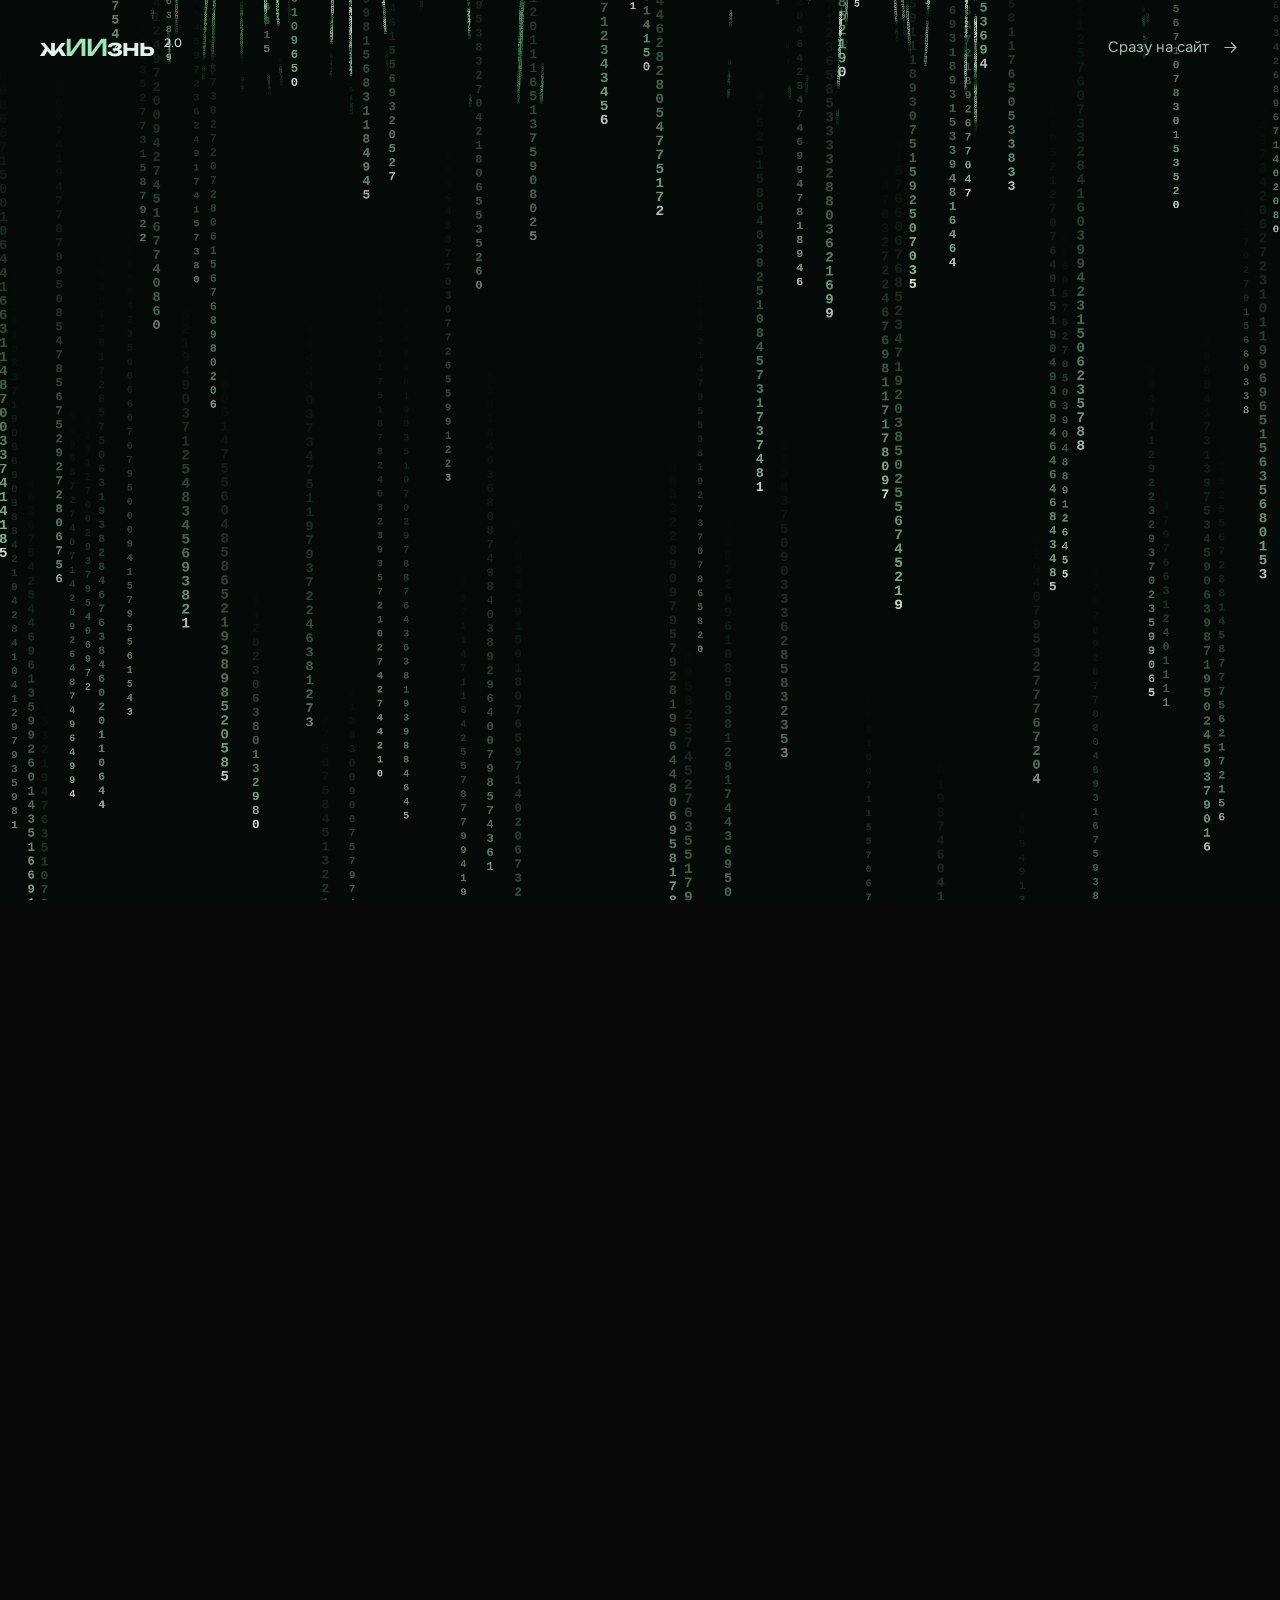
==== index.html @ 529a5444 "Restyle the audience section with responsive cards" ====
<!doctype html>
<html lang="ru">
<head>
<meta charset="utf-8"><meta name="viewport" content="width=device-width, initial-scale=1">
<title>жИИзнь 2.0 — больше времени для себя</title>
<meta name="description" content="Три недели онлайн: научитесь поручать ИИ дела из своей жизни и настроите помощника под себя. Старт 1 декабря. Можно с нуля.">
<meta name="theme-color" content="#080808">
<script src="intro-gate.js?v=20261118b"></script><link rel="stylesheet" href="intro-gate.css">
<link rel="icon" href="favicon.svg" type="image/svg+xml">
<link rel="stylesheet" href="fonts.css"><link rel="stylesheet" href="mastergroup.css?v=20261119b"><link rel="stylesheet" href="reference-blocks.css?v=20261119d"><link rel="stylesheet" href="intensive.css?v=audience-cards">
<script src="video-illustrations.js" defer></script>
<script src="gsap.min.js" defer></script><script src="images.js?v=bonus-images" defer></script><script src="app.js?v=seat-meter" defer></script>
</head>
<body>
<div class="site-shell" id="site-shell">
<a class="skip-link" href="#main">Перейти к содержимому</a>
<header class="site-header"><div class="container header-inner"><a class="brand" href="#top" aria-label="жИИзнь 2.0 — в начало">ж<span>ИИ</span>знь<span class="brand-version">2.0</span></a><nav class="desktop-nav" aria-label="Основная навигация"><a href="#for-you">Для кого</a><a href="#tasks">Задачи</a><a href="#program">Программа</a></nav><a class="header-cta" href="#join">Занять место <svg viewBox="0 0 24 24" aria-hidden="true"><path d="M4 12h15M13 5l7 7-7 7"/></svg></a><button class="menu-toggle" type="button" aria-expanded="false" aria-controls="mobile-nav" aria-label="Открыть меню"><span></span><span></span></button></div><nav class="mobile-nav container" id="mobile-nav" aria-label="Мобильная навигация" hidden><a href="#for-you">Для кого</a><a href="#tasks">Задачи</a><a href="#program">Программа</a><a href="#join">Присоединиться</a></nav></header>
<main id="main">
<section class="hero container" id="top" aria-labelledby="hero-title">
<div class="hero-panel"><div class="hero-masthead"><div class="hero-wordmark" aria-hidden="true"><span>ж</span><span class="wordmark-ai">ИИ</span><span>знь</span><span class="wordmark-version">2.0</span></div></div>
<h1 id="hero-title">Разгрузите голову<br> и начните успевать <span>больше для себя</span> с помощью нейросетей.</h1>
<p class="hero-description">Разобрать накопившиеся дела, упростить работу с документами или собрать свой первый сайт. Учись решать свои задачи с ИИ — через практику, вопросы и поддержку людей рядом.</p>
<dl class="start-stamp" aria-label="О программе"><div><dt>Старт</dt><dd>1 декабря</dd></div><div><dt>Онлайн-программа</dt><dd>3 недели</dd></div><div><dt>Без опыта</dt><dd>Можно с нуля</dd></div></dl>
<div class="hero-actions"><a class="button button-blue" href="#join">Занять место <svg viewBox="0 0 24 24" aria-hidden="true"><path d="M4 12h15M13 5l7 7-7 7"/></svg></a><a class="button button-outline" href="#program">Посмотреть программу</a></div></div>

</section>
<section id="for-you" class="section compact-audience" aria-labelledby="audience-title"><div class="container">
  <h2 id="audience-title">Для тебя, если…</h2>
  <ul class="motives"><li>
    <span class="motive-icon" aria-hidden="true">🧭</span>
    <p><strong>Вокруг много шума, громких обещаний и чужих успехов, а у тебя — ощущение, что упускаешь что-то важное.</strong> Хочется разобраться, что ИИ уже умеет и что из этого пригодится тебе.</p>
  </li><li>
    <span class="motive-icon" aria-hidden="true">🗂️</span>
    <p><strong>Уже пользуешься ChatGPT и хочешь разобраться с агентами:</strong> как поручать им работу с файлами, подключать сервисы и применять всё это к своим задачам.</p>
  </li><li>
    <span class="motive-icon" aria-hidden="true">✉️</span>
    <p><strong>Письма, документы, заявки или подготовка материалов отнимают много сил.</strong> Хочется научиться поручать ИИ эту работу и перестать каждый раз делать всё вручную.</p>
  </li><li>
    <span class="motive-icon" aria-hidden="true">🛠️</span>
    <p><strong>Есть задумка сайта, бота или полезного инструмента, но непонятно, как подступиться.</strong> Хочется собрать первую работающую версию и попробовать её в деле.</p>
  </li><li>
    <span class="motive-icon" aria-hidden="true">📝</span>
    <p><strong>Заметки, планы и задачи копятся в разных местах.</strong> Хочется перестать держать всё в памяти, выбрать главное и понять, что делать дальше.</p>
  </li><li>
    <span class="motive-icon" aria-hidden="true">🔎</span>
    <p><strong>Видишь возможности, но пока неясно, где ИИ действительно поможет.</strong> Хочется самому попробовать его в работе и выбрать процесс, с которого стоит начать.</p>
  </li></ul></div>
</section>
<section class="beginner-section" aria-labelledby="beginner-title"><div class="container beginner-layout"><div class="beginner-copy"><h2 id="beginner-title"><span aria-hidden="true">👋</span> Сложные термины объясним просто</h2><p>Можно прийти, даже если вы ещё ни разу не открывали ChatGPT. Покажем на понятном примере, куда нажать, что сказать ИИ и как проверить его ответ. Потом вы повторите это на своём деле, а если застрянете, разберём именно тот шаг, где не получилось.</p></div><div class="support-aside"><h3>Поможем до старта</h3><p>До старта поможем установить нужные сервисы, проверить доступ и разобраться с оплатой и VPN, если понадобится.</p><h3>Разберём вместе</h3><p>На занятиях вы будете пробовать всё на своих делах. Если что-то не получится, можно принести свой пример на встречу и разобрать его вместе.</p></div></div></section>
<section class="section results-section container" id="tasks" aria-labelledby="results-title">
  <div class="section-heading" id="results"><h2 id="results-title">Что уже можно поручить ИИ</h2><p>Решите своё дело и научитесь повторять удачный результат самостоятельно.</p></div>
  <div class="results-grid"><article class="result-item">
    <figure class="photo-slot result-visual"><span class="photo-number" aria-hidden="true">01</span>
    <figcaption>Место для изображения</figcaption><div class="result-frames"><div data-image-slot="threads-draft"></div><div data-image-slot="threads-approval"></div><div data-image-slot="threads-post"></div></div></figure><h3>Пост в Threads</h3><p>Помощник готовит черновик с обложкой, присылает его в Telegram и публикует в Threads после вашего согласования.</p></article><article class="result-item">
    <figure class="photo-slot result-visual"><span class="photo-number" aria-hidden="true">02</span>
    <figcaption>Место для изображения</figcaption><div class="result-frames"><div data-image-slot="voice-transcript"></div><div data-image-slot="voice-week"></div></div></figure><h3>Из голосового — план недели</h3><p>Надиктуйте дела и напоминания. Помощник разложит их по дням, а вы увидите, что запланировано и где нужно выбрать главное.</p></article><article class="result-item">
    <figure class="photo-slot result-visual"><span class="photo-number" aria-hidden="true">03</span>
    <figcaption>Место для изображения</figcaption><div class="result-frames"><div data-image-slot="slides-notes"></div><div data-image-slot="slides-editor"></div></div></figure><h3>Из своих файлов — редактируемая презентация</h3><p>Передайте ИИ заметки и материалы. Откройте готовые слайды в редакторе, поменяйте заголовки и передвиньте блоки под свою задачу.</p></article></div></section>
<section class="section formats-section" id="format"><div class="container">
  <h2>Как устроен интенсив</h2><div class="format-grid"><article class="format-card"><div class="format-copy"><span class="card-no">01.</span><h3>Короткие видеопрактики</h3><p>Смотрите один приём и сразу пробуете его на своём деле.</p></div><div class="format-media media-slot" data-image-slot="lms-lesson"><span aria-hidden="true">Место для изображения</span></div></article><article class="format-card"><div class="format-copy"><span class="card-no">02.</span><h3>Живые эфиры</h3><p>По вторникам в 19:00 МСК разбираем примеры и отвечаем на вопросы.</p></div><div class="format-media"><video class="video-illustration " role="img" aria-label="Владимир разбирает работу в видеоредакторе"
    autoplay muted loop playsinline disablepictureinpicture disableremoteplayback preload="none"
    poster="live-review.jpg" data-loop-src="live-review.mp4"></video></div></article><article class="format-card"><div class="format-copy"><span class="card-no">03.</span><h3>Коворкинги по субботам</h3><p>Вы работаете над своей задачей. Если застряли, можно показать, что получилось, и разобрать следующий шаг.</p></div><div class="format-media media-slot" data-image-slot="format-coworking"><span aria-hidden="true">Место для изображения</span></div></article><article class="format-card"><div class="format-copy"><span class="card-no">04.</span><h3>50+ ИИ-агентов</h3><p>В библиотеке можно выбрать помощника для своего дела и настроить его под себя.</p></div><div class="format-media media-slot" data-image-slot="format-agents"><span aria-hidden="true">Место для изображения</span></div></article><article class="format-card"><div class="format-copy"><span class="card-no">05.</span><h3>Поддержка в чате</h3><p>Здесь можно задать вопрос, а в ветке «А что, так можно было?» — поделиться своей находкой и забрать идеи других участников.</p></div><div class="format-media media-slot" data-image-slot="format-chat"><span aria-hidden="true">Место для изображения</span></div></article><article class="format-card"><div class="format-copy"><span class="card-no">06.</span><h3>Демо-день</h3><p>В финале участники показывают свои работы. За лучшую работу — приз.</p></div><div class="format-media media-slot" data-image-slot="format-demo"><span aria-hidden="true">Место для изображения</span></div></article></div></div></section>
<section class="section container" id="program" aria-labelledby="program-title">
    <div class="section-heading"><h2 id="program-title">Программа</h2><p>Никакого FOMO — по полочкам разложим всё, что происходит в мире нейросетей.</p></div>
    <dl class="schedule"><div><dt>Старт 1 декабря</dt><dd>3 недели онлайн</dd></div>
    <div><dt>Живые эфиры</dt><dd>По вторникам в 19:00 МСК</dd></div><div><dt>Коворкинги</dt><dd>По субботам</dd></div></dl>
    <p class="program-intro">До 1 декабря поможем установить сервисы, проверить доступ и разобраться с оплатой подписок.</p>
    <div class="weeks"><details class="week" id="week-1" open>
      <summary><span class="week-label">Неделя 1</span><h3 class="week-summary-copy"><span class="week-title">Решите первое рабочее дело с ИИ</span>
        <span class="week-summary-result">Например, соберёте из записи встречи договорённости и следующие шаги.</span></h3><span class="week-toggle" aria-hidden="true"><svg viewBox="0 0 24 24"><path d="M5 12h14M12 5v14"/></svg></span></summary>
      <div class="week-body"><p class="week-areas">Работа и проекты · Время и личные дела · Деньги и покупки</p><div class="week-copy"><p>Выберете простое дело, которое и так собирались сделать. Например, из записей встречи соберёте договорённости, из голосового — список дел, а из выписки — регулярные платежи. На своём примере научитесь объяснять, что должно получиться, давать ИИ нужные материалы и сверять ответ с исходниками.</p><div class="week-outcome"><h4>С чем уходите</h4><p>С первым результатом, который можно использовать сразу, и понятной схемой, как поставить следующее поручение и проверить ответ.</p></div></div></div></details><details class="week" id="week-2" >
      <summary><span class="week-label">Неделя 2</span><h3 class="week-summary-copy"><span class="week-title">Сделаете что-то своё</span>
        <span class="week-summary-result">Соберёте презентацию из своих материалов, спланируете поездку или оформите семейную историю.</span></h3><span class="week-toggle" aria-hidden="true"><svg viewBox="0 0 24 24"><path d="M5 12h14M12 5v14"/></svg></span></summary>
      <div class="week-body"><p class="week-areas">Дом и быт · Гардероб · Семья и близкие</p><div class="week-copy"><p>Добавите то, что важно именно в вашем случае: свои вещи, размеры комнаты, бюджет, воспоминания или семейные материалы. Соберёте первую версию и поправите её по своим условиям. Например, подготовите план обустройства комнаты, соберёте комплекты из своего гардероба или сделаете семейную историю, которую можно показать близким.</p><div class="week-outcome"><h4>С чем уходите</h4><p>С готовой подборкой, планом или первой версией проекта под свою задачу.</p></div></div></div></details><details class="week" id="week-3" >
      <summary><span class="week-label">Неделя 3</span><h3 class="week-summary-copy"><span class="week-title">Настроите помощника под повторяющееся дело</span>
        <span class="week-summary-result">Дадите ему свои правила и проверите на новом примере.</span></h3><span class="week-toggle" aria-hidden="true"><svg viewBox="0 0 24 24"><path d="M5 12h14M12 5v14"/></svg></span></summary>
      <div class="week-body"><p class="week-areas">Обучение · Отдых и поездки · Здоровье и забота о себе</p><div class="week-copy"><p>Возьмёте дело, к которому возвращаетесь. Например, практику языка, поиск событий на выходные или разбор новых записей об обследованиях. Сохраните удачный способ как скилл — инструкцию, по которой ИИ выполняет ваше поручение. Проверите её на новом примере и уточните то, что помощник пропустил.</p><div class="week-outcome"><h4>С чем уходите</h4><p>С настроенным помощником под своё дело. Вы будете знать, как дать ему следующее поручение и как поправить инструкцию, если условия изменятся.</p></div></div></div></details></div>
  </section>
<section class="section balance-section" id="balance" aria-labelledby="balance-title"><div class="container"><div class="section-heading"><h2 id="balance-title">С каким делом можно прийти</h2><p>Девять сфер жизни. Начните со своей.</p></div><p class="balance-intro">На старте дадим «колесо баланса» — карту из девяти сфер, где ИИ может пригодиться. Отметьте до трёх близких вам направлений и выберите дело, с которого хотите начать.</p><div class="balance-layout"><div class="wheel-wrap"><svg class="balance-wheel" viewBox="0 0 500 500" aria-hidden="true"><g data-sector="0"><path d="M255.96834421419507,22.07812990557295 A228 228 0 0 1 391.93333715337724,71.56534023764965 L324.7017563965144,156.08702117771034 A120 120 0 0 0 253.1412337969448,130.04112100293312 Z"/><text x="309.51150493866635" y="86.49348398325196" text-anchor="middle" dominant-baseline="middle">Работа</text></g><g data-sector="1"><path d="M401.07737099318814,79.23809566010752 A228 228 0 0 1 473.4228326535491,204.54411095287904 L367.5909645544996,226.07584786993635 A120 120 0 0 0 329.51440578588847,160.12531350531975 Z"/><text x="400.68842025849233" y="163" text-anchor="middle" dominant-baseline="middle">Время</text></g><g data-sector="2"><path d="M475.495616846517,216.29945426244876 A228 228 0 0 1 450.3703016869281,358.7921973391907 L355.45805351943585,307.259051231153 A120 120 0 0 0 368.68190360343,232.26287066444672 Z"/><text x="421.3565490241242" y="280.2147829140459" text-anchor="middle" dominant-baseline="middle">Деньги</text></g><g data-sector="3"><path d="M444.40195747273305,369.12967275523636 A228 228 0 0 1 333.56227969313977,462.13520549990164 L293.98014720691566,361.65010815784296 A120 120 0 0 0 352.31681972249106,312.6998277659138 Z"/><text x="361.84504408545786" y="383.2917331027022" text-anchor="middle" dominant-baseline="middle">Дом</text></g><g data-sector="4"><path d="M322.345461660361,466.21779338701344 A228 228 0 0 1 177.65453833963903,466.21779338701344 L211.92344123138895,363.79883862474395 A120 120 0 0 0 288.07655876861105,363.7988386247439 Z"/><text x="250" y="424" text-anchor="middle" dominant-baseline="middle">Гардероб</text></g><g data-sector="5"><path d="M166.43772030686023,462.13520549990164 A228 228 0 0 1 55.59804252726698,369.12967275523636 L147.68318027750894,312.6998277659139 A120 120 0 0 0 206.01985279308434,361.65010815784296 Z"/><text x="138.15495591454214" y="383.2917331027022" text-anchor="middle" dominant-baseline="middle">Семья</text></g><g data-sector="6"><path d="M49.62969831307191,358.79219733919075 A228 228 0 0 1 24.504383153482962,216.2994542624488 L131.31809639656998,232.26287066444672 A120 120 0 0 0 144.54194648056415,307.259051231153 Z"/><text x="78.6434509758758" y="280.2147829140459" text-anchor="middle" dominant-baseline="middle">Учёба</text></g><g data-sector="7"><path d="M26.577167346450835,204.54411095287918 A228 228 0 0 1 98.92262900681186,79.23809566010749 L170.4855942141115,160.12531350531975 A120 120 0 0 0 132.40903544550042,226.0758478699364 Z"/><text x="99.31157974150767" y="163" text-anchor="middle" dominant-baseline="middle">Отдых</text></g><g data-sector="8"><path d="M108.06666284662273,71.56534023764965 A228 228 0 0 1 244.03165578580484,22.07812990557295 L246.85876620305518,130.04112100293312 A120 120 0 0 0 175.29824360348564,156.08702117771034 Z"/><text x="190.48849506133354" y="86.49348398325196" text-anchor="middle" dominant-baseline="middle">Здоровье</text></g><circle cx="250" cy="250" r="108" class="wheel-center"/><text x="250" y="232" text-anchor="middle" class="wheel-center-title">Ваша</text><text x="250" y="266" text-anchor="middle" class="wheel-center-title">жИИзнь</text><text x="250" y="300" text-anchor="middle" class="wheel-count" id="wheel-count">0 из 3 сфер</text></svg><span class="wheel-caption">Выберите до трёх направлений</span></div><div class="balance-controls"><fieldset><legend class="sr-only">Выберите до трёх сфер жизни</legend><div class="area-list"><label class="area-option"><input type="checkbox" name="area" value="0"><span class="area-name">Работа и проекты</span><span class="area-check" aria-hidden="true"><svg viewBox="0 0 16 16"><path d="m3 8 3 3 7-7"/></svg></span></label><label class="area-option"><input type="checkbox" name="area" value="1"><span class="area-name">Время и личные дела</span><span class="area-check" aria-hidden="true"><svg viewBox="0 0 16 16"><path d="m3 8 3 3 7-7"/></svg></span></label><label class="area-option"><input type="checkbox" name="area" value="2"><span class="area-name">Деньги и покупки</span><span class="area-check" aria-hidden="true"><svg viewBox="0 0 16 16"><path d="m3 8 3 3 7-7"/></svg></span></label><label class="area-option"><input type="checkbox" name="area" value="3"><span class="area-name">Дом и быт</span><span class="area-check" aria-hidden="true"><svg viewBox="0 0 16 16"><path d="m3 8 3 3 7-7"/></svg></span></label><label class="area-option"><input type="checkbox" name="area" value="4"><span class="area-name">Гардероб</span><span class="area-check" aria-hidden="true"><svg viewBox="0 0 16 16"><path d="m3 8 3 3 7-7"/></svg></span></label><label class="area-option"><input type="checkbox" name="area" value="5"><span class="area-name">Семья и близкие</span><span class="area-check" aria-hidden="true"><svg viewBox="0 0 16 16"><path d="m3 8 3 3 7-7"/></svg></span></label><label class="area-option"><input type="checkbox" name="area" value="6"><span class="area-name">Обучение</span><span class="area-check" aria-hidden="true"><svg viewBox="0 0 16 16"><path d="m3 8 3 3 7-7"/></svg></span></label><label class="area-option"><input type="checkbox" name="area" value="7"><span class="area-name">Отдых и поездки</span><span class="area-check" aria-hidden="true"><svg viewBox="0 0 16 16"><path d="m3 8 3 3 7-7"/></svg></span></label><label class="area-option"><input type="checkbox" name="area" value="8"><span class="area-name">Здоровье и забота о себе</span><span class="area-check" aria-hidden="true"><svg viewBox="0 0 16 16"><path d="m3 8 3 3 7-7"/></svg></span></label></div></fieldset><p id="selection-status" class="selection-status" aria-live="polite">Выбрано 0 из 3 направлений</p><div class="task-preview"><p class="task-preview-label">С чего можно начать</p><ul id="task-examples"><li>Отметьте близкие вам сферы — здесь появятся примеры задач.</li></ul></div></div></div><p class="balance-outro">Можно прийти сразу со своей задачей. Например, собрать маршрут поездки с учётом бюджета, решить, что докупить к имеющимся вещам, или разложить обследования по датам и подготовиться к приёму врача. Если пока не знаете, что выбрать, поможем на старте.</p></div></section>
<section class="section bonuses-section" id="bonuses"><div class="container">
<h2>Бонусы</h2><div class="bonus-cards"><article class="bonus-card">
  <span class="bonus-label">Бонус 01</span><div class="bonus-visual media-slot" data-image-slot="bonus-ask"><span aria-hidden="true">Место для изображения</span></div>
  <h3>«Спроси Владимира»</h3><p><code>/ask-vladimir</code> подскажет, какой скилл использовать в вашей ситуации.</p></article><article class="bonus-card">
  <span class="bonus-label">Бонус 02</span><div class="bonus-visual media-slot" data-image-slot="bonus-masterclass"><span aria-hidden="true">Место для изображения</span></div>
  <h3>Мастер-класс для продвинутых</h3><p>Как создать сайт без нейрослопа, подключить Telegram к Codex и собрать своего бота.</p></article><article class="bonus-card">
  <span class="bonus-label">Бонус 03</span><div class="bonus-visual media-slot" data-image-slot="bonus-pro"><span aria-hidden="true">Место для изображения</span></div>
  <h3>Месяц в клубе «Нейротворцы PRO»</h3><p>На месяц получите доступ к материалам и сообществу клуба.</p></article></div>
<article class="codex-gift" id="codex-gift" aria-labelledby="codex-gift-title"><div class="gift-copy"><p class="gift-condition">Первым 10 участникам</p><h3 id="codex-gift-title">Супербонус</h3><div class="gift-product"><img src="chatgpt-black.svg" alt="" width="54" height="54" loading="lazy"><h4>Месяц подписки<br> на Codex</h4></div></div><button class="codex-art" type="button" aria-label="Приостановить движение маскота Codex" title="Приостановить движение маскота Codex"><span class="codex-track"><span class="codex-traveler"><img class="codex-mascot" src="codex-mascot.png" alt="Синий маскот Codex" width="125" height="145" loading="lazy" decoding="async"></span></span></button></article></div></section>
<section id="author" class="section author-section"><div class="container author-layout">
  <img width="420" height="500" loading="lazy" src="vladimir-tolgsky.jpeg" alt="Владимир Толгский">
  <div><h2>Обо мне</h2><h3>Владимир Толгский</h3><p>AI-креатор и основатель клуба «Нейротворцы PRO». Показывает весь процесс: от идеи и неудачных попыток до готовой работы.</p>
  <ul><li>17 лет в медиа и создании контента</li><li>Больше трёх лет ежедневной практики с ИИ</li></ul></div></div></section>
<section id="join" class="section intensive-payment"><div class="container offer-wrap">
  <div class="offer-film"><video class="video-illustration " role="img" aria-label="Материалы интенсива"
    autoplay muted loop playsinline disablepictureinpicture disableremoteplayback preload="none"
    poster="offer-materials.jpg" data-loop-src="offer-materials.mp4"></video></div>
  <div class="intensive-offer"><h2><small>Интенсив</small>жИИзнь 2.0</h2>
    <ul><li><strong>21 день</strong> практики</li><li>Видеоуроки <strong>24/7</strong>, задания, <strong>4 живых эфира</strong> и коворкинги</li>
    <li><strong>Инструкции</strong> и все мои ИИ-агенты</li><li>Закрытый чат с поддержкой и разборами</li>
    <li><strong>Все бонусы</strong> — скилл «Спроси Владимира», мастер-класс для продвинутых и месяц в клубе «Нейротворцы PRO»</li></ul>
    <div class="tuition"><del>35 000 ₽</del><strong>20 000 ₽</strong><p>Для участников PRO — <b>15 000 ₽</b></p></div>
    <a class="button seat-button" href="https://t.me/Neyrotvortsy_bot?start=neurolife" target="_blank" rel="noopener">Занять место</a>
    <div class="capacity"><strong>50 мест в группе</strong>
      <div class="seat-bar" aria-hidden="true"><span class="seat-filled" style="--delay:0ms"></span><span class="seat-filled" style="--delay:150ms"></span><span class="seat-filled" style="--delay:300ms"></span><span class="seat-filled" style="--delay:450ms"></span><span class="seat-filled" style="--delay:600ms"></span><span></span><span></span><span></span><span></span><span></span><span></span><span></span><span></span><span></span><span></span><span></span><span></span><span></span><span></span><span></span><span></span><span></span><span></span><span></span><span></span><span></span><span></span><span></span><span></span><span></span><span></span><span></span><span></span><span></span><span></span><span></span><span></span><span></span><span></span><span></span><span></span><span></span><span></span><span></span><span></span><span></span><span></span><span></span><span></span><span></span></div></div><p class="bot-note">Участие и оплата — через <a href="https://t.me/Neyrotvortsy_bot?start=neurolife" target="_blank" rel="noopener">Telegram-бота</a>.</p>
  </div></div></section>
<section class="section fit-section" id="fit"><div class="container fit-panel">
  <div><h2>Хочешь понять, подойдёт ли тебе интенсив «жИИзнь 2.0»?</h2><p>Напиши, какое дело хочется поручить ИИ. Команда подскажет, как с ним можно поработать за три недели.</p></div>
  <a class="button button-blue" href="https://t.me/neurortvortsysupport" target="_blank" rel="noopener">Задать вопрос команде</a></div></section>
</main>
<footer class="legal-footer"><div class="page footer-grid"><div>© 2026 Нейротворцы PRO<br> ИП Эйвазов Аваз Шакирович<br> ИНН 291902547798 · ОГРНИП 323290000005636</div><div class="footer-links"><a href="https://neurotvortsy.ru/oferta/">Оферта</a><a href="https://docs.google.com/document/d/1t-LoFjtpvEc3I5qBYAf6oCtCR3QgOBfm/edit?usp=sharing" target="_blank" rel="noopener">Политика конфиденциальности</a><a href="https://t.me/neurortvortsysupport" target="_blank" rel="noopener">Поддержка</a></div></div></footer>
</div></body></html>
---- intro-gate.css ----
html.intro-pending{overflow:hidden;background:#050a08}html.intro-pending .site-shell{visibility:hidden}
.intro-overlay{position:fixed;inset:0;z-index:1000;background:#050a08;opacity:1;transition:opacity .5s ease;isolation:isolate}
.intro-overlay.is-leaving{opacity:0;pointer-events:none}.intro-frame{display:block;width:100%;height:100%;border:0;background:#050a08}
.intro-fallback{position:absolute;right:32px;top:25px;z-index:2;border:0;background:#050a08;color:#c9dfd1;font:16px Onest,sans-serif;padding:12px 0;cursor:pointer}.intro-fallback:focus-visible{outline:2px solid #a3e5ba;outline-offset:6px}.intro-fallback[hidden]{display:none}
@media(max-width:700px){.intro-fallback{right:22px;top:18px;font-size:14px}}
@media(prefers-reduced-motion:reduce){.intro-overlay{transition:none}}
---- fonts.css ----
/* cyrillic-ext */
@font-face {
  font-family: 'Onest';
  font-style: normal;
  font-weight: 400 700;
  font-display: swap;
  src: url(./font-01.woff2) format('woff2');
  unicode-range: U+0460-052F, U+1C80-1C8A, U+20B4, U+2DE0-2DFF, U+A640-A69F, U+FE2E-FE2F;
}
/* cyrillic */
@font-face {
  font-family: 'Onest';
  font-style: normal;
  font-weight: 400 700;
  font-display: swap;
  src: url(./font-02.woff2) format('woff2');
  unicode-range: U+0301, U+0400-045F, U+0490-0491, U+04B0-04B1, U+2116;
}
/* math */
@font-face {
  font-family: 'Onest';
  font-style: normal;
  font-weight: 400 700;
  font-display: swap;
  src: url(./font-03.woff2) format('woff2');
  unicode-range: U+0302-0303, U+0305, U+0307-0308, U+0310, U+0312, U+0315, U+031A, U+0326-0327, U+032C, U+032F-0330, U+0332-0333, U+0338, U+033A, U+0346, U+034D, U+0391-03A1, U+03A3-03A9, U+03B1-03C9, U+03D1, U+03D5-03D6, U+03F0-03F1, U+03F4-03F5, U+2016-2017, U+2034-2038, U+203C, U+2040, U+2043, U+2047, U+2050, U+2057, U+205F, U+2070-2071, U+2074-209F, U+20D0-20DC, U+20E1, U+20E5-20EF, U+2100-2112, U+2114-2115, U+2117-2121, U+2123-214F, U+2190, U+2192, U+2194-21AE, U+21B0-21E5, U+21F1-21F2, U+21F4-2211, U+2213-2214, U+2216-22FF, U+2308-230B, U+2310, U+2319, U+231C-2321, U+2336-237A, U+237C, U+2395, U+239B-23B7, U+23D0, U+23DC-23E1, U+2474-2475, U+25AF, U+25B3, U+25B7, U+25BD, U+25C1, U+25CA, U+25CC, U+25FB, U+266D-266F, U+27C0-27FF, U+2900-2AFF, U+2B0E-2B11, U+2B30-2B4C, U+2BFE, U+3030, U+FF5B, U+FF5D, U+1D400-1D7FF, U+1EE00-1EEFF;
}
/* symbols */
@font-face {
  font-family: 'Onest';
  font-style: normal;
  font-weight: 400 700;
  font-display: swap;
  src: url(./font-04.woff2) format('woff2');
  unicode-range: U+0001-000C, U+000E-001F, U+007F-009F, U+20DD-20E0, U+20E2-20E4, U+2150-218F, U+2190, U+2192, U+2194-2199, U+21AF, U+21E6-21F0, U+21F3, U+2218-2219, U+2299, U+22C4-22C6, U+2300-243F, U+2440-244A, U+2460-24FF, U+25A0-27BF, U+2800-28FF, U+2921-2922, U+2981, U+29BF, U+29EB, U+2B00-2BFF, U+4DC0-4DFF, U+FFF9-FFFB, U+10140-1018E, U+10190-1019C, U+101A0, U+101D0-101FD, U+102E0-102FB, U+10E60-10E7E, U+1D2C0-1D2D3, U+1D2E0-1D37F, U+1F000-1F0FF, U+1F100-1F1AE, U+1F1E6-1F1FF, U+1F30D-1F30F, U+1F315, U+1F31C, U+1F31E, U+1F320-1F32C, U+1F336, U+1F378, U+1F37D, U+1F382, U+1F393-1F39F, U+1F3A7-1F3A8, U+1F3AC-1F3AF, U+1F3C2, U+1F3C4-1F3C6, U+1F3CA-1F3CE, U+1F3D4-1F3E0, U+1F3ED, U+1F3F1-1F3F3, U+1F3F5-1F3F7, U+1F408, U+1F415, U+1F41F, U+1F426, U+1F43F, U+1F441-1F442, U+1F444, U+1F446-1F449, U+1F44C-1F44E, U+1F453, U+1F46A, U+1F47D, U+1F4A3, U+1F4B0, U+1F4B3, U+1F4B9, U+1F4BB, U+1F4BF, U+1F4C8-1F4CB, U+1F4D6, U+1F4DA, U+1F4DF, U+1F4E3-1F4E6, U+1F4EA-1F4ED, U+1F4F7, U+1F4F9-1F4FB, U+1F4FD-1F4FE, U+1F503, U+1F507-1F50B, U+1F50D, U+1F512-1F513, U+1F53E-1F54A, U+1F54F-1F5FA, U+1F610, U+1F650-1F67F, U+1F687, U+1F68D, U+1F691, U+1F694, U+1F698, U+1F6AD, U+1F6B2, U+1F6B9-1F6BA, U+1F6BC, U+1F6C6-1F6CF, U+1F6D3-1F6D7, U+1F6E0-1F6EA, U+1F6F0-1F6F3, U+1F6F7-1F6FC, U+1F700-1F80B, U+1F810-1F847, U+1F850-1F859, U+1F860-1F887, U+1F890-1F8AD, U+1F8B0-1F8BB, U+1F8C0-1F8C1, U+1F8D0-1F8D8, U+1F900-1F90B, U+1F93B, U+1F946, U+1F984, U+1F996, U+1F9E9, U+1FA00-1FA6F, U+1FA70-1FA7C, U+1FA80-1FAC6, U+1FAC8, U+1FACC-1FADD, U+1FADF-1FAEB, U+1FAEF-1FAFA, U+1FB00-1FBFF;
}
/* vietnamese */
@font-face {
  font-family: 'Onest';
  font-style: normal;
  font-weight: 400 700;
  font-display: swap;
  src: url(./font-05.woff2) format('woff2');
  unicode-range: U+0102-0103, U+0110-0111, U+0128-0129, U+0168-0169, U+01A0-01A1, U+01AF-01B0, U+0300-0301, U+0303-0304, U+0308-0309, U+0323, U+0329, U+1EA0-1EF9, U+20AB;
}
/* latin-ext */
@font-face {
  font-family: 'Onest';
  font-style: normal;
  font-weight: 400 700;
  font-display: swap;
  src: url(./font-06.woff2) format('woff2');
  unicode-range: U+0100-02BA, U+02BD-02C5, U+02C7-02CC, U+02CE-02D7, U+02DD-02FF, U+0304, U+0308, U+0329, U+1D00-1DBF, U+1E00-1E9F, U+1EF2-1EFF, U+2020, U+20A0-20AB, U+20AD-20C4, U+2113, U+2C60-2C7F, U+A720-A7FF;
}
/* latin */
@font-face {
  font-family: 'Onest';
  font-style: normal;
  font-weight: 400 700;
  font-display: swap;
  src: url(./font-07.woff2) format('woff2');
  unicode-range: U+0000-00FF, U+0131, U+0152-0153, U+02BB-02BC, U+02C6, U+02DA, U+02DC, U+0304, U+0308, U+0329, U+2000-206F, U+20AC, U+2122, U+2191, U+2193, U+2212, U+2215, U+FEFF, U+FFFD;
}
/* cyrillic-ext */
@font-face {
  font-family: 'Unbounded';
  font-style: normal;
  font-weight: 400 700;
  font-display: swap;
  src: url(./font-08.woff2) format('woff2');
  unicode-range: U+0460-052F, U+1C80-1C8A, U+20B4, U+2DE0-2DFF, U+A640-A69F, U+FE2E-FE2F;
}
/* cyrillic */
@font-face {
  font-family: 'Unbounded';
  font-style: normal;
  font-weight: 400 700;
  font-display: swap;
  src: url(./font-09.woff2) format('woff2');
  unicode-range: U+0301, U+0400-045F, U+0490-0491, U+04B0-04B1, U+2116;
}
/* vietnamese */
@font-face {
  font-family: 'Unbounded';
  font-style: normal;
  font-weight: 400 700;
  font-display: swap;
  src: url(./font-10.woff2) format('woff2');
  unicode-range: U+0102-0103, U+0110-0111, U+0128-0129, U+0168-0169, U+01A0-01A1, U+01AF-01B0, U+0300-0301, U+0303-0304, U+0308-0309, U+0323, U+0329, U+1EA0-1EF9, U+20AB;
}
/* latin-ext */
@font-face {
  font-family: 'Unbounded';
  font-style: normal;
  font-weight: 400 700;
  font-display: swap;
  src: url(./font-11.woff2) format('woff2');
  unicode-range: U+0100-02BA, U+02BD-02C5, U+02C7-02CC, U+02CE-02D7, U+02DD-02FF, U+0304, U+0308, U+0329, U+1D00-1DBF, U+1E00-1E9F, U+1EF2-1EFF, U+2020, U+20A0-20AB, U+20AD-20C4, U+2113, U+2C60-2C7F, U+A720-A7FF;
}
/* latin */
@font-face {
  font-family: 'Unbounded';
  font-style: normal;
  font-weight: 400 700;
  font-display: swap;
  src: url(./font-12.woff2) format('woff2');
  unicode-range: U+0000-00FF, U+0131, U+0152-0153, U+02BB-02BC, U+02C6, U+02DA, U+02DC, U+0304, U+0308, U+0329, U+2000-206F, U+20AC, U+2122, U+2191, U+2193, U+2212, U+2215, U+FEFF, U+FFFD;
}
---- mastergroup.css ----
/* The main landing adopts the user-selected Neurotvortsy mastergroup reference. */
:root{--paper:#f4f3ee;--ink:#080808;--yellow:#ffc51b;--muted:#51514b;--line:#d7d6cf;--display:'Unbounded',sans-serif;--body:'Onest',sans-serif;--gutter:max(48px,calc((100% - 1184px)/2));color-scheme:light;scroll-padding-top:96px}
*{box-sizing:border-box}body{margin:0;background:var(--ink);color:var(--ink);font:18px/1.6 var(--body);-webkit-font-smoothing:antialiased}button,input{font:inherit}button,a,label{-webkit-tap-highlight-color:transparent}button,a{touch-action:manipulation}button{cursor:pointer}a{color:inherit;text-decoration:none;text-underline-offset:.25em}svg{width:24px;height:24px;fill:none;stroke:currentColor;stroke-width:1.7;stroke-linecap:round;stroke-linejoin:round;flex:none}h1,h2,h3,h4,p,figure,dl,dd{margin:0}h1,h2,h3{line-height:1.2;letter-spacing:-.03em;text-wrap:balance}h2{font:700 clamp(32px,3.6vw,52px)/1.17 var(--display);letter-spacing:-.035em;text-transform:uppercase}h3{font:650 22px/1.32 var(--display);letter-spacing:-.025em}p{max-width:70ch;text-wrap:pretty}img{display:block;max-width:100%}fieldset{border:0;padding:0;margin:0;min-width:0}[hidden]{display:none!important}::selection{background:var(--yellow);color:var(--ink)}:focus-visible{outline:3px solid #b86a00;outline-offset:5px}input{accent-color:var(--ink);caret-color:var(--ink)}*{scrollbar-color:#b6b4a9 var(--ink)}.container{width:min(1184px,calc(100% - 96px));margin-inline:auto}.sr-only{position:absolute;width:1px;height:1px;padding:0;margin:-1px;overflow:hidden;clip:rect(0,0,0,0);white-space:nowrap;border:0}.skip-link{position:fixed;top:-90px;left:24px;z-index:30;background:var(--yellow);padding:12px 20px;border-radius:8px}.skip-link:focus{top:16px}
.site-header{position:fixed;top:12px;left:16px;right:16px;z-index:20;border-radius:32px;background:var(--paper);color:var(--ink);box-shadow:0 5px 24px #00000014}.header-inner{width:100%;padding-inline:24px;min-height:56px;display:flex;align-items:center;gap:28px}.brand{font:750 23px/1 var(--display);letter-spacing:-.04em;white-space:nowrap}.brand-version{font:600 12px/1 var(--body);vertical-align:top;letter-spacing:0;margin-left:4px}.desktop-nav{display:flex;gap:32px;align-items:center;margin-left:auto;font-size:16px;font-weight:600}.desktop-nav a:hover{text-decoration:underline}.header-cta{margin-left:26px;display:flex;align-items:center;gap:10px;font-size:16px;font-weight:700;text-decoration:underline}.header-cta svg{width:18px}.menu-toggle{display:none;background:transparent;border:0;width:44px;height:44px;padding:10px}.menu-toggle span{display:block;height:2px;margin:6px 0;background:var(--ink)}.menu-toggle[aria-expanded=true] span:first-child{transform:translateY(4px) rotate(45deg)}.menu-toggle[aria-expanded=true] span:last-child{transform:translateY(-4px) rotate(-45deg)}.mobile-nav{padding:8px 0 22px;display:grid;gap:4px}.mobile-nav a{padding:10px 0;font-weight:600}
.hero{padding-top:108px;padding-bottom:16px}.hero-panel{padding:44px 48px 40px;background:var(--paper);border-radius:22px}.hero-masthead{margin-bottom:25px}.hero-wordmark{display:flex;align-items:baseline;font:800 clamp(52px,7.2vw,96px)/1.1 var(--display);letter-spacing:-.04em;perspective:700px}.hero-wordmark>span{display:inline-block}.wordmark-version{font-size:.32em;align-self:flex-start;margin:9px 0 0 12px;letter-spacing:-.02em}.hero h1{font:650 clamp(24px,2.6vw,34px)/1.3 var(--body);max-width:32ch;letter-spacing:-.025em;text-wrap:pretty}.hero h1 br{display:none}.hero-description{font-size:18px;color:#42423c;max-width:77ch;margin-top:19px;line-height:1.55}.start-stamp{display:grid;grid-template-columns:repeat(3,1fr);gap:24px;background:var(--ink);color:var(--yellow);padding:22px 28px;border-radius:14px;margin-top:28px}.start-stamp>div{display:flex;flex-direction:column-reverse;gap:4px}.start-stamp dt{font-size:16px}.start-stamp dd{font:700 clamp(19px,2.1vw,28px)/1.25 var(--display);letter-spacing:-.03em}.hero-actions{display:flex;flex-wrap:wrap;gap:14px;margin-top:26px}.button{display:inline-flex;align-items:center;justify-content:center;gap:22px;min-height:56px;padding:15px 26px;max-width:100%;border:1px solid transparent;border-radius:999px;font-size:17px;font-weight:650;line-height:1.3;transition:background .2s,color .2s}.button svg{width:21px;height:21px;transition:transform .2s}.button:hover svg{transform:translateX(3px)}.button-blue{background:var(--ink);color:#fff}.button-blue:hover{background:var(--yellow);color:var(--ink)}.button-outline{background:transparent;border-color:#b9b8b0;color:var(--ink)}.button-outline:hover{background:#e6e5dc}.hero-promise{color:#e2e0d5;font-size:21px;line-height:1.5;text-align:center;max-width:54ch;margin:34px auto 0}
.section{padding-block:88px}.section.container{width:100%;padding-inline:var(--gutter)}.section-heading{display:flex;align-items:flex-start;justify-content:space-between;gap:56px;margin-bottom:38px}.section-heading h2{max-width:20ch}.section-heading>p{max-width:29ch;flex:0 1 330px;font-size:18px;line-height:1.6;padding-top:4px}.results-section{background:var(--ink);color:var(--paper)}.results-section .section-heading>p{color:var(--yellow);font-size:20px}.results-grid{display:grid;grid-template-columns:repeat(3,minmax(0,1fr));gap:24px}.result-item h3{font-family:var(--body);font-size:25px;font-weight:650;margin:22px 0 10px}.result-item>p{font-size:17px;color:#cfcdc2;line-height:1.65}.photo-slot{position:relative;aspect-ratio:3/2;width:100%;overflow:hidden;border-radius:12px;background:#e4e2d8;color:#47473f;isolation:isolate}.photo-number{position:absolute;right:20px;top:14px;font:700 86px/1.1 var(--display);letter-spacing:-.04em;color:#c1bfb1;user-select:none}.photo-cross{display:none}.photo-slot figcaption{position:absolute;bottom:18px;left:20px;right:18px;display:flex;align-items:center;gap:10px;font-size:16px;line-height:1.45;z-index:2}.photo-slot figcaption>svg{width:22px;height:22px}.photo-caption-detail{display:none}.photo-slot.has-image .photo-number,.photo-slot.has-image figcaption{display:none}.photo-slot img{position:absolute;inset:0;width:100%;height:100%;object-fit:cover}.photo-slot.image-error figcaption:after{content:'Изображение не загрузилось';position:absolute;bottom:32px;font-size:16px}.result-item .photo-slot{background:#23241f;color:#d0cec1}.result-item .photo-number{color:#535445}.result-item:nth-child(2) .photo-slot{background:#ffc51b;color:#080808}.result-item:nth-child(2) .photo-number{color:#a47800}
.beginner-section{padding-block:76px;background:var(--paper)}.beginner-layout{display:grid;grid-template-columns:1.1fr 1fr;gap:72px}.beginner-copy h2{font-size:clamp(30px,3.3vw,44px);max-width:18ch;margin-bottom:24px}.beginner-copy>p{font-size:18px;color:var(--muted)}.beginner-copy .beginner-assurance{margin-top:22px;color:var(--ink);font-weight:700}.support-aside{padding:28px 32px;background:var(--ink);color:#fff;border-radius:14px}.support-aside h3{color:var(--yellow);font-family:var(--body);font-size:24px;margin-bottom:12px}.support-aside h3:not(:first-child){margin-top:26px}.support-aside p{font-size:17px;color:#dfddd1;line-height:1.65}
#for-you{background:var(--paper);padding-top:32px}.audience-grid{display:grid;grid-template-columns:repeat(3,minmax(0,1fr));gap:24px}.audience-item{padding:24px;background:#fff;border-radius:14px;display:flex;flex-direction:column;align-items:stretch}.audience-item .photo-slot{aspect-ratio:16/10;margin-bottom:24px;border-radius:8px}.audience-item h3{font-size:20px;line-height:1.35;max-width:25ch;margin-bottom:16px}.audience-item>p{font-size:17px;line-height:1.65;color:var(--muted)}.audience-item:nth-child(2),.audience-item:nth-child(5){background:var(--ink);color:#fff}.audience-item:nth-child(2)>p,.audience-item:nth-child(5)>p{color:#dfddd1}.audience-item:nth-child(2) .photo-slot,.audience-item:nth-child(5) .photo-slot{background:#25261f;color:#d0cec1}.audience-item:nth-child(2) .photo-number,.audience-item:nth-child(5) .photo-number{color:#565746}
.balance-section{background:var(--ink);color:var(--paper)}.balance-section .section-heading>p{color:var(--yellow)}.balance-intro,.balance-outro{color:#cfcdc2;font-size:18px;max-width:74ch}.balance-layout{display:grid;grid-template-columns:1fr 1fr;gap:72px;margin-top:36px;align-items:center}.wheel-wrap{display:flex;flex-direction:column;align-items:center;min-width:0}.balance-wheel{width:100%;height:auto;max-width:520px;stroke:none;overflow:visible}.balance-wheel g{cursor:pointer}.balance-wheel g path{fill:#24251f;transition:fill .2s}.balance-wheel g:nth-child(even) path{fill:#33342a}.balance-wheel g:hover path{fill:#55513c}.balance-wheel g.active path{fill:var(--yellow)}.balance-wheel g text{fill:#eeeade;font:500 var(--wheel-label-size,18px) var(--body);stroke:none;pointer-events:none}.balance-wheel g.active text{fill:var(--ink)}.balance-wheel .wheel-center{fill:var(--ink);stroke:#464538;stroke-width:1}.balance-wheel .wheel-center-title{fill:var(--yellow);font:650 max(25px,var(--wheel-center-size,25px)) var(--display);letter-spacing:-.04em;stroke:none}.balance-wheel .wheel-count{fill:#d0cec1;font:400 var(--wheel-note-size,18px) var(--body);stroke:none}.wheel-caption{font-size:16px;color:#d0cec1;margin-top:8px}.area-list{display:grid}.area-option{position:relative;display:flex;align-items:center;gap:14px;min-height:48px;padding:10px 2px;border-bottom:1px solid #3e3d34;cursor:pointer;font-size:17px}.area-option input{position:absolute;opacity:0;width:22px;height:22px;left:0;top:12px}.area-name{flex:1}.area-check{order:-1;display:grid;place-items:center;width:22px;height:22px;border:1px solid #888577;border-radius:50%;flex:none}.area-check svg{width:14px;height:14px;stroke:var(--ink);stroke-width:2;opacity:0}.area-option input:checked~.area-check{background:var(--yellow);border-color:var(--yellow)}.area-option input:checked~.area-check svg{opacity:1}.area-option input:checked~.area-name{color:var(--yellow)}.area-option input:focus-visible~.area-check{outline:3px solid var(--yellow);outline-offset:4px}.area-option.is-unavailable{color:#a9a697;cursor:not-allowed}.selection-status{min-height:26px;margin-top:14px;color:#cfcdc2;font-size:16px}.task-preview{margin-top:18px;padding:24px;background:#23241f;border-radius:14px}.task-preview-label{color:var(--yellow);font-size:19px;font-weight:650}.task-preview ul{padding-left:20px;margin:10px 0 0;font-size:17px;color:#e6e3d6;line-height:1.65}.task-preview li+li{margin-top:8px}.balance-outro{margin-top:40px}
.manifesto.container{width:100%;background:var(--ink);color:var(--paper);padding:12px var(--gutter) 84px}.manifesto-layout{border-top:1px solid #424136;padding-top:44px;display:grid;grid-template-columns:1.2fr 1fr;gap:80px}.manifesto h2{color:var(--yellow);font-size:clamp(26px,3vw,38px);margin-bottom:20px}.manifesto-lead{font-size:22px;line-height:1.5;max-width:38ch}.manifesto-layout>p{color:#cfcdc2;font-size:18px}
.format-section{padding-block:88px;background:var(--paper)}.format-featured{display:grid;grid-template-columns:1fr 1fr;gap:24px;margin-bottom:24px}.format-featured article{padding:32px;border-radius:14px;background:var(--ink);color:#fff}.format-featured article:last-child{background:var(--yellow);color:var(--ink)}.format-featured h3{font-size:26px;margin-bottom:18px}.format-featured p{font-size:18px;max-width:52ch}.format-featured article:first-child p{color:#dfddd1}.format-list{display:grid;grid-template-columns:repeat(2,minmax(0,1fr));gap:24px}.format-list article{padding:28px 32px;border-radius:14px;background:#fff}.format-list h3{font-family:var(--body);font-size:24px;margin-bottom:12px}.format-list p{color:var(--muted);font-size:17px;max-width:58ch}
#program{background:#fff;padding-top:56px}.program-route{display:grid;grid-template-columns:repeat(3,minmax(0,1fr));list-style:none;margin:0 0 32px;padding:0;background:var(--ink);color:#fff;border-radius:14px;overflow:hidden}.program-route li+li{border-left:1px solid #48463a}.program-route a{display:grid;grid-template-columns:1fr 22px;gap:14px;padding:26px 24px;height:100%}.program-route a>span{grid-column:1/-1;color:var(--yellow);font-size:16px}.program-route strong{font:600 20px/1.4 var(--body)}.program-route svg{width:22px;color:var(--yellow)}.program-route a:hover{background:#282920}.program-route a:focus-visible{outline:3px solid var(--yellow);outline-offset:-5px}.program-intro{color:var(--muted);font-size:18px;max-width:75ch;margin-bottom:32px}.week{border-top:1px solid var(--line);scroll-margin-top:96px}.week:last-child{border-bottom:1px solid var(--line)}.week summary{list-style:none;display:grid;grid-template-columns:110px minmax(0,1fr) 44px;gap:28px;align-items:start;padding:30px 0;cursor:pointer}.week summary::-webkit-details-marker{display:none}.week-label{font-size:16px;padding-top:4px;font-weight:600}.week summary h3{font:650 25px/1.35 var(--body);letter-spacing:-.025em;max-width:40ch}.week-title{display:block}.week-summary-result{display:block;font-size:17px;line-height:1.5;font-weight:400;letter-spacing:0;color:var(--muted);margin-top:8px}.week-toggle{display:grid;place-items:center;width:44px;height:44px;background:var(--yellow);border-radius:50%}.week-toggle svg{width:22px;transition:transform .2s}.week[open] .week-toggle svg{transform:rotate(45deg)}.week-body{padding:0 0 32px 138px}.week-areas{color:var(--muted);font-size:16px;margin-bottom:20px}.week-copy{display:grid;grid-template-columns:1.2fr 1fr;gap:36px;align-items:start}.week-copy>p{font-size:17px;color:var(--muted)}.week-outcome{padding:24px;background:var(--paper);border-radius:14px}.week-outcome h4{font-size:17px;font-weight:700;line-height:1.4;margin-bottom:10px}.week-outcome p{font-size:17px;line-height:1.65}.advanced{display:flex;gap:20px;margin-top:28px;padding:24px;background:var(--paper);border-radius:14px}.advanced-symbol{display:grid;place-items:center;width:42px;height:42px;background:var(--yellow);border-radius:50%;flex:none}.advanced-symbol svg{width:22px;height:22px}.advanced p{font-size:17px;max-width:70ch}.advanced strong{display:block;font-weight:650;margin-bottom:4px}
.join-section{padding-block:84px;background:var(--ink);color:var(--paper)}.join-heading h2{font-size:clamp(32px,4vw,54px);max-width:24ch}.join-heading h2 span{color:var(--yellow)}.join-heading>p{font-size:19px;color:#d0cec1;margin-top:26px}.price-options{display:grid;grid-template-columns:1fr 1fr;gap:24px;margin-top:38px}.price-option{position:relative;display:flex;align-items:center;justify-content:space-between;gap:24px;border:1px solid #777467;border-radius:14px;padding:28px;cursor:pointer}.price-option input{position:absolute;opacity:0;width:24px;height:24px;right:28px;top:calc(50% - 12px)}.price-option:has(input:checked){background:var(--paper);color:var(--ink);border-color:var(--paper)}.price-label{display:block;font-size:17px;margin-bottom:12px}.price-value{font:700 clamp(28px,3.5vw,44px)/1.25 var(--display);letter-spacing:-.03em;white-space:nowrap;font-variant-numeric:tabular-nums}.price-value>span{font-size:.65em}.price-value del{display:inline-block;margin-left:12px;font:400 17px/1.4 var(--body);letter-spacing:0;white-space:nowrap}.radio-mark{width:24px;height:24px;border:1px solid #999584;border-radius:50%;display:grid;place-items:center;flex:none}.radio-mark:after{content:'';width:10px;height:10px;border-radius:50%;background:currentColor;opacity:0}.price-option input:checked~.radio-mark{border-color:currentColor}.price-option input:checked~.radio-mark:after{opacity:1}.price-option input:focus-visible~.radio-mark{outline:3px solid currentColor;outline-offset:5px}.join-action{display:flex;align-items:center;gap:30px;margin-top:32px}.button-white{color:var(--ink);background:var(--yellow)}.button-white:hover{background:#ffdb62}.join-section :focus-visible{outline-color:var(--yellow)}.join-action>p{font-size:17px;color:#d0cec1}.enroll-notice{margin-top:28px;border-top:1px solid #656252;padding-top:22px;color:#edeadd;font-size:17px;max-width:78ch}.site-footer{background:var(--paper);padding-block:32px}.footer-inner{display:flex;align-items:center;justify-content:space-between;gap:24px}.footer-inner>p{color:var(--muted);font-size:16px}.back-top{display:flex;align-items:center;gap:12px;font-size:16px}.back-top svg{width:19px;transform:rotate(-90deg)}
@media(max-width:1050px){:root{--gutter:32px}.container{width:calc(100% - 64px)}.hero-panel{padding:36px}.desktop-nav{gap:22px}.header-cta{margin-left:10px}.audience-grid{grid-template-columns:repeat(2,minmax(0,1fr))}.beginner-layout,.balance-layout,.manifesto-layout{gap:40px}.price-value del{display:block;margin:8px 0 0}.hero h1{max-width:40ch}.section-heading{gap:32px}.section-heading>p{flex-basis:280px}.week summary{grid-template-columns:90px minmax(0,1fr) 44px;gap:22px}.week-body{padding-left:112px}}
@media(max-width:800px){:root{--gutter:24px}.container{width:calc(100% - 48px)}.desktop-nav{display:none}.header-inner{gap:16px;padding-inline:20px}.header-cta{margin-left:auto}.menu-toggle{display:block}.site-header:has(.menu-toggle[aria-expanded=true]){border-radius:24px}.hero{padding-top:96px}.hero-panel{padding:32px}.hero-wordmark{font-size:clamp(48px,9vw,70px)}.hero h1{font-size:28px}.hero-description{font-size:17px}.start-stamp{gap:18px;padding:20px}.start-stamp dd{font-size:20px}.section,.format-section,.join-section{padding-block:64px}.section-heading{display:block}.section-heading h2{font-size:36px;max-width:24ch}.section-heading>p{margin-top:20px;max-width:55ch;padding:0}.results-grid{gap:20px}.result-item h3{font-size:22px}.photo-number{font-size:66px}.photo-slot figcaption{left:14px;bottom:14px;font-size:16px;gap:8px}.photo-slot figcaption>svg{display:none}.beginner-layout{grid-template-columns:1fr;gap:28px}.beginner-copy h2{max-width:24ch;font-size:36px}.support-aside{display:grid;grid-template-columns:1fr 1fr;gap:12px 32px}.support-aside h3:nth-of-type(2){grid-column:2;grid-row:1;margin:0}.support-aside p:nth-of-type(1){grid-column:1}.support-aside p:nth-of-type(2){grid-column:2}.balance-layout{grid-template-columns:1fr;gap:32px}.area-list{grid-template-columns:1fr 1fr;gap:0 24px}.manifesto.container{padding-bottom:64px}.manifesto-layout{grid-template-columns:1fr;gap:24px}.manifesto-layout>p{max-width:75ch}.format-featured h3{font-size:23px}.format-featured article,.format-list article{padding:24px}.program-route a{padding:22px 20px}.week-body{padding-left:0}.week-copy{gap:24px}.price-option{padding:24px;gap:14px}.price-value{font-size:30px}}
@media(max-width:600px){:root{--gutter:20px;scroll-padding-top:88px}.container{width:calc(100% - 40px)}.site-header{top:10px;left:10px;right:10px}.header-inner{min-height:54px;padding-inline:16px;gap:10px}.brand{font-size:19px}.brand-version{font-size:11px}.header-cta{font-size:15px;min-height:44px}.header-cta svg{display:none}.hero{padding-top:84px;padding-bottom:8px;width:calc(100% - 24px)}.hero-panel{padding:28px 24px;border-radius:18px}.hero-masthead{margin-bottom:20px}.hero-wordmark{font-size:clamp(37px,9.4vw,55px)}.wordmark-version{margin:6px 0 0 6px}.hero h1{font-size:25px;line-height:1.35;max-width:none}.hero-description{font-size:17px;margin-top:16px}.start-stamp{gap:14px;grid-template-columns:1fr 1fr;margin-top:24px;padding:20px}.start-stamp dd{font-size:19px}.start-stamp dt{font-size:15px}.start-stamp>div:last-child{grid-column:1/-1;border-top:1px solid #4b421f;padding-top:13px;flex-direction:row;align-items:baseline;justify-content:space-between;gap:10px}.start-stamp>div:last-child dd{order:-1;font-size:18px}.hero-actions{gap:12px;margin-top:22px}.hero-actions .button{width:100%;font-size:17px;min-height:54px;padding:14px 18px}.hero-promise{font-size:19px;margin:28px 12px 0}.section,.format-section,.join-section{padding-block:56px}.section-heading{margin-bottom:30px}.section-heading h2{font-size:28px;line-height:1.22;letter-spacing:-.03em}.section-heading>p{font-size:17px;margin-top:18px}.results-section .section-heading>p{font-size:19px}.results-grid{grid-template-columns:1fr;gap:32px}.result-item .photo-slot{aspect-ratio:16/10}.result-item h3{font-size:24px;margin:20px 0 10px}.photo-number{font-size:88px}.photo-slot figcaption{left:20px;bottom:18px}.beginner-section{padding-block:52px}.beginner-copy h2{font-size:28px}.beginner-copy>p{font-size:17px}.support-aside{display:block;padding:24px}.support-aside h3:nth-of-type(2){margin-top:24px}.support-aside h3{font-size:23px}#for-you{padding-top:12px}.audience-grid{grid-template-columns:1fr;gap:20px}.audience-item{padding:24px}.audience-item h3{font-size:21px;max-width:26ch}.audience-item .photo-slot{margin-bottom:22px}.area-list{grid-template-columns:1fr}.balance-intro,.balance-outro{font-size:17px}.balance-layout{gap:28px}.wheel-caption{font-size:16px}.task-preview{padding:22px}.manifesto.container{padding-top:0;padding-bottom:52px}.manifesto-layout{padding-top:36px}.manifesto h2{font-size:28px}.manifesto-lead{font-size:21px}.manifesto-layout>p{font-size:17px}.format-featured,.format-list{grid-template-columns:1fr;gap:20px}.format-featured{margin-bottom:20px}.format-featured p{font-size:17px}.format-list h3{font-size:23px}#program{padding-top:52px}.program-route{grid-template-columns:1fr}.program-route li+li{border-left:0;border-top:1px solid #48463a}.program-route a{grid-template-columns:75px 1fr 20px;gap:12px;padding:20px}.program-route a>span{grid-column:auto}.program-route strong{font-size:19px}.program-intro{font-size:17px}.week{scroll-margin-top:88px}.week summary{grid-template-columns:1fr 38px;gap:10px 16px;padding-block:26px}.week-label{grid-column:1;padding:0}.week-summary-copy{grid-column:1;grid-row:2}.week summary h3{font-size:23px}.week-toggle{grid-column:2;grid-row:1/3;width:38px;height:38px}.week-copy{grid-template-columns:1fr;gap:24px}.week-outcome{padding:22px}.week-body{padding-bottom:28px}.advanced{padding:22px;gap:14px}.advanced-symbol{width:32px;height:32px}.join-heading h2{font-size:30px;line-height:1.25}.join-heading>p{font-size:18px;margin-top:24px}.price-options{grid-template-columns:1fr;gap:18px;margin-top:30px}.price-value{font-size:32px}.price-value del{display:inline-block;margin-left:10px}.price-option{padding:24px;min-height:136px}.join-action{flex-direction:column;align-items:stretch;gap:20px;margin-top:26px}.join-action .button{padding-inline:18px;gap:14px;font-size:17px}.join-action>p br{display:none}.footer-inner{flex-wrap:wrap;gap:20px}.footer-inner>p{order:3;width:100%}.button{min-height:54px}.enroll-notice{font-size:17px}}
@media(max-width:380px){:root{--gutter:18px}.container{width:calc(100% - 36px)}.hero{width:calc(100% - 24px)}.hero-panel{padding:24px 18px}.hero h1{font-size:23px}.hero-wordmark{font-size:35px}.header-inner{gap:6px;padding-inline:12px}.brand{font-size:17px}.header-cta{font-size:14px}.start-stamp{padding:18px;gap:14px 10px}.start-stamp dd{font-size:17px}.start-stamp>div:last-child{flex-direction:column;gap:4px}.start-stamp>div:last-child dd{font-size:17px}.section-heading h2,.beginner-copy h2{font-size:25px}.audience-item{padding:20px}.audience-item h3{font-size:20px}.balance-wheel [data-sector="8"] text{transform:translate(-15px,5px)}.balance-wheel [data-sector="0"] text{transform:translate(12px,0)}.balance-wheel>.wheel-center-title:first-of-type{transform:translateY(-10px)}.balance-wheel>.wheel-count{transform:translateY(10px)}.program-route a{grid-template-columns:1fr 20px;gap:8px}.program-route a>span{grid-column:1/-1}.join-heading h2{font-size:27px}.price-value{font-size:29px}.price-value del{display:block;margin:8px 0 0}}
@media(prefers-reduced-motion:reduce){*,*:before,*:after{animation:none!important;transition:none!important}.hero-wordmark>span{transform:none!important}}

/* Ten-section reading path: motivations, tasks, obstacles, skills, results,
   support, personal task, program, bonuses, participation. */
#for-you{padding-top:88px;margin-top:60px}
.task-section,.skills-section,.bonuses-section{background:var(--ink);color:var(--paper)}
.task-section .section-heading>p,.bonuses-section .section-heading>p{color:#cfcdc2}
.task-section .section-heading h2{max-width:23ch}
.task-grid{display:grid;grid-template-columns:repeat(3,minmax(0,1fr));gap:36px 40px}
.task-grid>div{border-top:1px solid #454439;padding-top:24px}
.task-grid dt{font:650 24px/1.3 var(--body);letter-spacing:-.02em;color:var(--yellow);margin-bottom:12px}
.task-grid dd{font-size:18px;color:#cfcdc2;max-width:34ch}
.recognition-section{background:var(--yellow);padding-block:64px}
.recognition-layout{display:grid;grid-template-columns:1fr 1.1fr;gap:64px;align-items:start}
.recognition-layout h2{max-width:12ch}
.recognition-list{list-style:none;padding:0;margin:0}
.recognition-list li{font-size:21px;line-height:1.5;padding-block:20px;border-top:1px solid #9f790f}
.recognition-list li:first-child{padding-top:0;border:0}
.recognition-list li:last-child{padding-bottom:0}
.skills-section{padding-bottom:64px}
.skills-section .section-heading>p{color:#cfcdc2}
.skills-layout{display:grid;grid-template-columns:1fr 1.1fr;gap:64px}
.skills-principle{font:600 27px/1.4 var(--body);color:var(--yellow);max-width:25ch}
.skills-principle span{display:block;margin-top:20px;font-size:20px;line-height:1.6;font-weight:400;color:#cfcdc2}
.skills-list{list-style:none;margin:0;padding:0}
.skills-list li{padding:24px 0;border-top:1px solid #454439}
.skills-list li:first-child{padding-top:0;border:0}
.skills-list li:last-child{padding-bottom:0}
.skills-list strong{font-size:23px;line-height:1.35;font-weight:650}
.skills-list p{margin-top:10px;color:#cfcdc2;font-size:18px}
.results-section{padding-top:64px}
.results-section .section-heading{padding-top:48px;border-top:1px solid #454439}
#program{padding-top:88px}
.program-formats{margin-top:64px;padding-top:48px;border-top:1px solid var(--line)}
.formats-heading{display:flex;justify-content:space-between;gap:40px;align-items:start;margin-bottom:32px}
.formats-heading h3{font-size:28px;max-width:21ch}
.formats-heading>p{font-size:18px;color:var(--muted);max-width:37ch}
.learning-formats{display:grid;grid-template-columns:repeat(2,minmax(0,1fr));gap:32px 48px}
.learning-formats h4{font:650 23px/1.35 var(--body);margin-bottom:10px;letter-spacing:-.02em}
.learning-formats p{font-size:17px;color:var(--muted);max-width:58ch}
.bonuses-layout{display:grid;grid-template-columns:1.1fr 1fr;gap:64px;align-items:stretch}
.agents-bonus{padding-block:24px}
.agents-bonus h3{font-size:clamp(24px,2.6vw,34px);line-height:1.3;color:var(--yellow);margin-bottom:24px}
.agents-bonus p{color:#cfcdc2;font-size:18px;max-width:49ch}
.agents-bonus p+p{margin-top:18px}
.subscription-bonus{background:var(--yellow);color:var(--ink);padding:36px;border-radius:14px;display:flex;flex-direction:column;justify-content:center}
.subscription-bonus h3{font-size:clamp(24px,2.6vw,34px);line-height:1.3;margin:20px 0}
.subscription-bonus>p{font-size:18px}
.subscription-bonus .bonus-condition{font-size:20px;font-weight:650}
.join-section{background:var(--paper);color:var(--ink)}
.join-heading h2 span{color:var(--ink)}
.join-heading>p{color:var(--muted)}
.enrollment-offer{display:grid;grid-template-columns:1.15fr 1fr;margin-top:40px;background:#fff;border-radius:16px;overflow:hidden}
.offer-includes{padding:40px}
.offer-includes h3{font-size:28px;margin-bottom:24px}
.offer-includes ul{list-style:none;padding:0;margin:0}
.offer-includes li{font-size:18px;padding:14px 0;border-bottom:1px solid var(--line)}
.offer-includes li:first-child{padding-top:0}
.offer-includes li:last-child{border:0;padding-bottom:0}
.offer-outcome{font-size:18px;font-weight:600;line-height:1.55;margin-top:28px}
.offer-payment{padding:40px;background:var(--ink);color:var(--paper);display:flex;flex-direction:column;justify-content:center}
.offer-label{font-size:20px;margin-bottom:24px}
.offer-old-price{color:#bcb9ab;font-size:23px;line-height:1.4;text-decoration-thickness:1px}
.offer-price{font:700 clamp(36px,4.4vw,58px)/1.2 var(--display);letter-spacing:-.035em;color:var(--yellow);margin-top:8px;white-space:nowrap;font-variant-numeric:tabular-nums}
.offer-price>span{font-size:.75em}
.offer-pro{margin-top:28px;padding-block:24px;border-block:1px solid #454439;display:flex;flex-wrap:wrap;align-items:baseline;gap:8px 24px}
.offer-pro>span{font-size:17px;color:#cfcdc2}
.offer-pro strong{font-size:25px;white-space:nowrap;font-variant-numeric:tabular-nums}
.enrollment-button{margin-top:32px;width:100%;background:var(--yellow);color:var(--ink)}
.enrollment-button:disabled{background:#c9c5b4;color:#36352e;cursor:default}
.site-footer{border-top:1px solid var(--line)}
@media(max-width:1050px){.task-grid{grid-template-columns:repeat(2,minmax(0,1fr));gap:32px}.recognition-layout,.skills-layout,.bonuses-layout{gap:40px}.offer-includes,.offer-payment{padding:32px}.offer-price{font-size:42px}}
@media(max-width:800px){#for-you{padding-top:64px;margin-top:48px}.recognition-layout,.skills-layout{grid-template-columns:1fr;gap:32px}.recognition-layout h2{max-width:none}.skills-principle{max-width:50ch}.skills-principle span{margin-top:12px}.results-grid{grid-template-columns:1fr;gap:32px}.result-item{display:grid;grid-template-columns:minmax(0,1fr) minmax(0,1fr);gap:12px 28px;align-content:start}.result-item .photo-slot{grid-row:1/3}.result-item h3{margin:0}.result-item>p{grid-column:2}.formats-heading{display:block}.formats-heading>p{margin-top:18px;max-width:55ch}.learning-formats{gap:32px}.bonuses-layout{grid-template-columns:1fr;gap:32px}.agents-bonus{padding:0}.agents-bonus p{max-width:70ch}.subscription-bonus{padding:32px}.enrollment-offer{grid-template-columns:1fr}.offer-price{font-size:54px}.offer-payment{align-items:flex-start}.offer-pro{width:100%;justify-content:space-between}.enrollment-button{max-width:440px}.offer-includes ul{max-width:60ch}#program{padding-top:64px}}
@media(max-width:600px){#for-you{padding-top:56px;margin-top:40px}.task-grid{grid-template-columns:1fr;gap:24px}.task-grid>div{padding-top:20px}.task-grid dt{font-size:23px;margin-bottom:10px}.task-grid dd{font-size:17px;max-width:50ch}.recognition-section{padding-block:48px}.recognition-layout h2{font-size:28px}.recognition-list li{font-size:19px;padding-block:18px}.skills-section{padding-bottom:28px}.skills-principle{font-size:24px}.skills-principle span{font-size:18px}.skills-list strong{font-size:22px}.skills-list p{font-size:17px}.results-section{padding-top:24px}.results-section .section-heading{padding-top:40px}.result-item{display:block}.result-item h3{margin:20px 0 10px}#program{padding-top:56px}.program-formats{margin-top:40px;padding-top:32px}.formats-heading h3{font-size:25px}.formats-heading>p{font-size:17px}.learning-formats{grid-template-columns:1fr;gap:28px}.learning-formats h4{font-size:23px}.agents-bonus h3,.subscription-bonus h3{font-size:25px}.agents-bonus p,.subscription-bonus>p{font-size:17px}.subscription-bonus{padding:28px 24px}.subscription-bonus .bonus-condition{font-size:19px}.join-heading h2{font-size:28px}.join-heading>p{font-size:17px}.enrollment-offer{margin-top:28px}.offer-includes,.offer-payment{padding:28px 24px}.offer-includes h3{font-size:25px}.offer-includes li,.offer-outcome{font-size:17px}.offer-label{font-size:19px;margin-bottom:20px}.offer-price{font-size:42px}.offer-old-price{font-size:22px}.offer-pro{margin-top:24px;padding-block:20px;gap:8px 16px}.offer-pro strong{font-size:24px}.enrollment-button{margin-top:28px;padding-inline:16px}}
@media(max-width:380px){.recognition-layout h2{font-size:25px}.bonuses-section .section-heading h2{font-size:23px}.agents-bonus h3,.subscription-bonus h3{font-size:22px}.offer-includes,.offer-payment{padding:24px 20px}.offer-price{font-size:35px}.enrollment-button{font-size:16px}.join-heading h2{font-size:25px;hyphens:manual}.header-cta{display:none}.menu-toggle{margin-left:auto;flex:none}.back-top{gap:8px}}
---- reference-blocks.css ----
/* Three blocks explicitly matched to the owner's Incubator reference.
   Keep the existing font assets and readable body size. */
.recognition-section{background:var(--paper);color:var(--ink);padding-block:64px}
.recognition-section h2{margin-bottom:32px}
.recognition-grid{display:grid;grid-template-columns:repeat(2,minmax(0,1fr));gap:16px}
.recognition-grid article{display:flex;align-items:flex-start;gap:16px;padding:28px;background:#fff;border-radius:14px;min-width:0}
.recognition-check{display:grid;place-items:center;flex:0 0 26px;width:26px;height:26px;margin-top:2px;background:var(--yellow);border-radius:50%}
.recognition-check svg{width:20px;height:20px;stroke-width:2.3}
.recognition-grid h3{font:700 21px/1.3 var(--body);letter-spacing:-.02em;text-wrap:pretty;margin-bottom:10px}
.recognition-grid p{font-size:17px;line-height:1.55;color:var(--muted)}
.skills-section{padding-block:88px;background:var(--ink);color:var(--paper)}
.skills-section h2{text-align:center;max-width:26ch;margin-inline:auto}
.outcomes-intro{text-align:center;max-width:64ch;margin:24px auto 0;font-size:18px;color:#cfcdc2}
.outcome-grid{display:grid;grid-template-columns:repeat(2,minmax(0,1fr));gap:36px 20px;margin-top:56px}
.outcome-card{position:relative;text-align:center;padding:40px 32px 28px;border:1px solid #33332f;background:#030303;min-width:0}
.outcome-check{position:absolute;left:calc(50% - 18px);top:-18px;display:grid;place-items:center;width:36px;height:36px;border-radius:50%;background:#fff;color:var(--ink)}
.outcome-check svg{width:24px;height:24px;stroke-width:2.4}
.outcome-card h3{font:700 22px/1.25 var(--display);text-transform:uppercase;color:var(--yellow);letter-spacing:-.025em;max-width:29ch;margin:0 auto 18px}
.outcome-card p{font-size:17px;line-height:1.6;color:#d0cec2;max-width:48ch;margin-inline:auto}
.outcomes-note{text-align:center;font-size:18px;line-height:1.6;color:#cfcdc2;max-width:67ch;margin:32px auto 0}
.advanced{display:grid;grid-template-columns:max-content minmax(0,1fr);align-items:baseline;gap:24px;cursor:default}
.advanced h3{font:700 19px/1.4 var(--body);letter-spacing:-.02em;text-wrap:nowrap}
.advanced p{font-size:17px;line-height:1.6}
.bonuses-section .section-heading{display:block;width:min(960px,100%);margin:0 auto 32px}
.bonuses-section .section-heading>p{max-width:none;margin-top:20px;padding:0;color:#cfcdc2}
.agents-bonus{width:min(960px,100%);margin-inline:auto;display:grid;grid-template-columns:minmax(0,1fr) minmax(0,1.25fr);gap:32px;padding:34px;border:1px solid #383930;border-radius:14px;background:#171812}
.agents-bonus h3{margin:0;font-size:28px;line-height:1.3;color:var(--yellow)}
.agents-bonus-copy{min-width:0}
.agents-bonus p{font-size:17px;line-height:1.65}
.agents-bonus p+p{margin-top:18px}
.codex-gift{width:min(960px,100%);margin:24px auto 0;padding:34px;display:grid;grid-template-columns:minmax(0,1.5fr) minmax(0,1fr);gap:30px;align-items:center;border:2px solid var(--yellow);border-radius:18px;background:var(--paper);color:var(--ink)}
.gift-condition{display:inline-block;margin-bottom:18px;padding:10px 13px;background:var(--yellow);font:700 14px/1.35 var(--display);text-transform:uppercase;letter-spacing:-.02em}
.gift-copy h3{font:700 clamp(28px,3vw,40px)/1.12 var(--display);text-transform:uppercase;letter-spacing:-.03em;margin:0 0 16px}
.gift-product{display:flex;align-items:center;gap:15px}
.gift-product img{width:54px;height:54px;object-fit:contain;flex:0 0 54px}
.gift-product h4{font:700 22px/1.3 var(--display);letter-spacing:-.025em}
.codex-art{--mascot-width:125px;position:relative;display:block;height:195px;width:100%;min-width:0;overflow:hidden;border:0;padding:0;background:transparent;color:var(--ink);border-radius:8px;cursor:pointer}
.codex-art:focus-visible{outline:3px solid #956200;outline-offset:4px}
.codex-track{position:absolute;inset:0 var(--mascot-width) 0 0}
.codex-traveler{position:absolute;inset:0;animation:codex-patrol 7s ease-in-out infinite paused}
.codex-mascot{position:absolute;bottom:2px;left:0;width:var(--mascot-width);height:145px;max-width:none;object-fit:contain;animation:codex-step .75s ease-in-out infinite paused;pointer-events:none}
.codex-gift.is-walking .codex-traveler,.codex-gift.is-walking .codex-mascot{animation-play-state:running}
@keyframes codex-patrol{0%,8%,100%{transform:translateX(0)}45%,55%{transform:translateX(100%)}}
@keyframes codex-step{0%,100%{transform:translateY(0) rotate(-3deg)}50%{transform:translateY(-12px) rotate(3deg)}}
@media(max-width:1050px){.agents-bonus{gap:18px 40px}.codex-gift{grid-template-columns:minmax(0,1.4fr) minmax(0,1fr);gap:24px;padding:30px}.gift-copy h3{font-size:30px}.gift-product h4{font-size:20px}}
@media(max-width:800px){.skills-section{padding-block:64px}.skills-section h2{font-size:36px}.outcome-card{padding:36px 24px 24px}.outcome-card h3{font-size:20px}.agents-bonus{display:block}.agents-bonus h3{margin-bottom:24px}.agents-bonus p+p{margin-top:18px}.codex-gift{grid-template-columns:minmax(0,1.6fr) minmax(0,1fr);padding:28px;gap:20px}.gift-condition{font-size:13px}.gift-copy h3{font-size:28px}.gift-product h4{font-size:19px}.gift-product img{width:46px;height:46px;flex-basis:46px}.codex-art{height:170px}}
@media(max-width:700px){.recognition-grid{grid-template-columns:1fr}.recognition-grid article{padding:24px}.outcome-grid{grid-template-columns:1fr;gap:36px}.outcome-card{padding:38px 26px 28px}.outcome-card h3{max-width:30ch}.codex-gift{grid-template-columns:1fr;padding:26px 22px;gap:12px;max-width:520px}.gift-copy h3{font-size:30px}.gift-product h4{font-size:20px}.codex-art{height:150px;max-width:360px;justify-self:center}}
@media(max-width:600px){.recognition-section{padding-block:48px}.recognition-section h2{font-size:28px;line-height:1.22}.recognition-grid article{padding:24px 22px;gap:14px}.recognition-grid h3{font-size:20px}.recognition-grid p{font-size:17px}.skills-section{padding-block:56px}.skills-section h2{font-size:28px;line-height:1.22}.outcomes-intro{font-size:17px;margin-top:20px}.outcome-grid{margin-top:46px}.outcome-card h3{font-size:21px}.outcomes-note{font-size:17px;margin-top:28px}.codex-gift{margin-top:32px}.gift-condition{font-size:13px;padding:10px 11px}.gift-copy h3{font-size:28px}.gift-product h4{font-size:19px}.gift-product{gap:12px}}
@media(max-width:380px){.recognition-section h2,.skills-section h2{font-size:25px}.recognition-grid article{padding:22px 18px;gap:12px}.outcome-card{padding:36px 20px 24px}.outcome-card h3{font-size:20px}.codex-gift{padding:24px 18px}.gift-condition{font:700 14px/1.4 var(--body);padding:9px 10px;letter-spacing:0}.gift-copy h3{font-size:23px}.gift-product h4{font-size:17px}.gift-product img{width:38px;height:38px;flex-basis:38px}.codex-art{--mascot-width:115px;height:140px}.codex-mascot{height:130px}}
@media(prefers-reduced-motion:reduce){.codex-gift .codex-traveler,.codex-gift .codex-mascot{animation:none!important}.codex-traveler{transform:translateX(50%)}.codex-art{cursor:default}}
@media(max-width:800px){.advanced{grid-template-columns:1fr;gap:10px}.agents-bonus{padding:28px}.agents-bonus h3{font-size:26px;margin-bottom:20px}}
@media(max-width:700px){.agents-bonus{max-width:520px;padding:26px 22px}.bonuses-section .section-heading{max-width:520px}.codex-gift{margin-top:24px}}
@media(max-width:600px){.advanced{padding:24px}.bonuses-section .section-heading>p{font-size:17px;margin-top:16px}.agents-bonus h3{font-size:24px}.agents-bonus p{font-size:17px}}
@media(max-width:380px){.advanced{padding:22px}.agents-bonus{padding:24px 18px}.agents-bonus h3{font-size:22px}}
---- intensive.css ----
.result-frames {
  position:absolute; inset:0; display:flex; overflow:hidden; border-radius:inherit;
}
.result-frames > div { position:relative; min-width:0; flex:1; }
.result-frames > div:not(.has-image) { display:none; }
.result-frames img { object-fit:contain; }
.result-visual:has(.has-image) { background:#23241f; }
.result-visual:has(.has-image) .photo-number,
.result-visual:has(.has-image) figcaption { display:none; }

#for-you.compact-audience { margin-top:0; padding-block:clamp(36px,5vw,64px); }
.motives {
  display:grid; grid-template-columns:repeat(3,minmax(0,1fr)); gap:16px;
  list-style:none; margin:28px 0 0; padding:0;
}
.motives li {
  background:#fff; color:var(--ink); border-radius:14px;
  padding:clamp(20px,2vw,28px);
}
.motives li:nth-child(even) { background:var(--ink); color:#fff; }
.motive-icon { display:block; font:28px/1.2 "Segoe UI Emoji","Apple Color Emoji",sans-serif; margin-bottom:16px; }
.motives p { font:400 17px/1.5 var(--body); color:var(--muted); }
.motives li:nth-child(even) p { color:#d6d5cf; }
.motives strong {
  display:block; margin-bottom:12px; color:var(--ink);
  font:700 clamp(20px,1.65vw,23px)/1.25 var(--body); letter-spacing:-.018em;
}
.motives li:nth-child(even) strong { color:#fff; }
@media (min-width:701px) and (max-width:1023px) {
  .motives { grid-template-columns:repeat(2,minmax(0,1fr)); }
}
.compact-audience h2 { font-size:clamp(25px,2.4vw,34px); text-transform:none; letter-spacing:-.025em; }
.compact-audience + .beginner-section {
  background:white; border-top:1px solid var(--line); border-bottom:1px solid var(--line);
}
.compact-audience + .beginner-section .beginner-layout { align-items:center; }
.schedule { display:grid; grid-template-columns:repeat(3,minmax(0,1fr)); margin-top:32px; gap:24px; }
.schedule div { border-top:3px solid var(--yellow); padding:16px 0; }
.schedule dt { font-weight:700; font-size:20px; }
.schedule dd { color:var(--muted); }
.formats-section { background:var(--paper); }
.formats-section, .bonus-cards, .offer-wrap, .fit-panel { font-family:Manrope,Arial,sans-serif; }
.format-grid, .bonus-cards {
  display:grid; grid-template-columns:repeat(3,minmax(0,1fr)); gap:18px; margin-top:32px;
}
.format-card {
  display:grid; grid-template-rows:1fr 170px; gap:20px; min-height:520px; min-width:0;
  padding:28px; border-radius:14px; background:#fff; color:#050505;
}
.format-card:nth-child(even) { background:#050505; color:white; }
.format-copy { display:grid; grid-template-rows:104px minmax(66px,auto) auto; align-content:start; }
.format-copy .card-no { font:900 clamp(66px,6.3vw,96px)/.78 var(--display); }
.format-card h3 {
  font:700 clamp(19px,1.7vw,24px)/1.08 var(--display); text-transform:uppercase;
  margin-bottom:12px; letter-spacing:0; overflow-wrap:break-word;
}
.format-card p { font-size:15px; line-height:1.36; font-weight:750; }
.media-slot { position:relative; display:grid; place-items:center; text-align:center; }
.media-slot > span { padding:8px; font-size:15px; line-height:1.35; }
.media-slot.has-image > span { display:none; }
.media-slot img { position:absolute; inset:0; width:100%; height:100%; object-fit:contain; }
.format-media, .bonus-visual { overflow:hidden; border-radius:9px; }
.format-media { background:#ecece8; color:#56564f; border:1px solid #d8d8d2; }
.format-card:nth-child(even) .format-media { background:#1a1a1a; color:#c7c7c2; border-color:#303030; }
.format-media video { width:100%; height:100%; display:block; object-fit:cover; }
.video-illustration { pointer-events:none; user-select:none; -webkit-touch-callout:none; }
.bonus-cards { gap:20px; margin-top:30px; }
.bonus-card {
  min-width:0; display:flex; flex-direction:column; gap:18px; padding:24px;
  background:#111; color:white; border:1px solid #353535; border-radius:14px;
}
.bonus-label { color:#ffc51b; font:800 13px/1.4 var(--display); }
.bonus-visual { height:210px; background:#202020; color:#c7c7c2; }
.bonus-card h3 { font:800 22px/1.2 var(--display); text-transform:uppercase; letter-spacing:0; }
.bonus-card p { font-size:15px; line-height:1.5; }
.bonus-card code { font-size:.96em; }
.bonuses-section .codex-gift {
  width:100%; background:#07120e; color:#e1ffed; border-color:#3c8963;
  background-image:repeating-linear-gradient(0deg,transparent 0 5px,#7de4a209 5px 6px);
}
.gift-condition { background:#a2f1bb; color:#102717; }
.gift-product img { filter:invert(1); }
.codex-track::before {
  content:"01001   10110   00101\A 10010   00101   11000\A 00101   01010   10011\A 11000   10001   01010";
  white-space:pre; position:absolute; inset:10% 0 auto; color:#479664; opacity:.35;
  font:16px/1.9 monospace; letter-spacing:.18em; pointer-events:none;
}
.author-section { background:var(--paper); }
.author-layout { display:grid; grid-template-columns:minmax(0,.75fr) minmax(0,1.25fr); align-items:center; gap:clamp(24px,6vw,80px); }
.author-layout img { width:100%; height:auto; aspect-ratio:4/4.3; object-fit:cover; object-position:center 20%; border-radius:12px; }
.author-layout h3 { margin:22px 0 14px; }
.author-layout ul { padding-left:1.2em; }
.intensive-payment { padding-block:35px; background:#050505; color:#090909; }
.offer-wrap {
  display:grid; grid-template-columns:minmax(0,1fr); gap:25px; max-width:650px;
  padding:28px; border-radius:20px; background:#f3f3ef;
}
.offer-film { aspect-ratio:16/9; overflow:hidden; border-radius:14px; background:#050505; }
.offer-film video { width:100%; height:100%; display:block; object-fit:cover; object-position:center; }
.intensive-offer { padding:10px; }
.intensive-offer h2 { margin-bottom:16px; font:700 clamp(27px,2.55vw,36px)/1.12 var(--display); letter-spacing:0; }
.intensive-offer h2 small { display:block; margin-bottom:10px; font-size:.58em; line-height:1.3; }
.intensive-offer ul { margin:0 0 15px; padding-left:18px; font-size:14px; line-height:1.6; color:#252525; }
.intensive-offer li+li { margin-top:7px; }
.tuition { text-align:center; }
.tuition del { display:block; margin-bottom:8px; font-size:18px; color:#555; }
.tuition > strong { display:block; font:900 42px/1 var(--display); }
.tuition p { margin:12px auto 14px; color:#4b4b45; font-size:12px; line-height:1.6; text-transform:uppercase; }
.tuition b { color:#050505; font-size:17px; white-space:nowrap; }
.offer-wrap .seat-button, .fit-panel .button {
  justify-content:center; width:100%; min-width:0; min-height:48px; border:0; border-radius:999px;
  background:#050505; color:#fff; font:800 11px/1.4 var(--display); text-transform:uppercase; letter-spacing:0;
}
.offer-wrap .seat-button:hover, .fit-panel .button:hover { background:#2a2a28; color:white; }
.capacity { border-top:1px solid #cfcdc4; padding-top:18px; margin:20px 0; }
.capacity strong { display:block; margin-bottom:12px; font-size:14px; }
.seat-bar { display:grid; grid-template-columns:repeat(50,minmax(0,1fr)); gap:3px; height:12px; }
.seat-bar span { border-radius:1px; background:#d6d3c9; }
.seat-bar .seat-filled { background:#050505; }
@media (prefers-reduced-motion:no-preference){
  .seat-bar .seat-filled { transform:scaleY(1.08); }
  .seat-bar.is-pending .seat-filled { background:#d6d3c9; transform:none; }
  .seat-bar.is-revealed .seat-filled {
    transition:background-color .2s ease var(--delay),transform .2s ease var(--delay);
  }
}
.bot-note { margin:0 auto; font-size:13px; line-height:1.45; color:#555; text-align:center; }
.bot-note a { color:#050505; font-weight:800; text-decoration:underline; }
.fit-section { background:#fff; padding:10px 0 40px; }
.fit-panel {
  display:grid; grid-template-columns:minmax(0,1fr) 300px; align-items:center; gap:32px;
  background:#f3f1e8; color:#050505; border:1px solid #d8d5c6; border-radius:16px; padding:32px;
}
.fit-panel h2 { margin:0 0 16px; font:700 clamp(22px,2.3vw,31px)/1.22 var(--display); letter-spacing:0; text-transform:none; }
.fit-panel p { margin:0; font-size:16px; line-height:1.5; color:#62605a; max-width:690px; }
.fit-panel .button { min-height:58px; padding:18px; }
.legal-footer { padding:42px var(--gutter); background:var(--ink); color:#ceccc2; font-size:15px; }
.footer-grid { display:flex; align-items:flex-start; justify-content:space-between; gap:24px; }
.footer-links { display:flex; flex-wrap:wrap; gap:12px 22px; }
.footer-links a { text-decoration:underline; }
@media(max-width:1000px){
  .format-grid { grid-template-columns:repeat(2,minmax(0,1fr)); }
  .bonus-cards { display:flex; flex-wrap:wrap; justify-content:center; align-items:flex-start; }
  .bonus-card { flex:0 1 336px; }
  .bonus-visual { height:auto; aspect-ratio:5/3; }
  .fit-panel { grid-template-columns:minmax(0,1fr); }
  .fit-panel .button { max-width:320px; }
}
@media(max-width:700px){
  .format-grid,.motives,.author-layout,.schedule { grid-template-columns:minmax(0,1fr); }
  .format-card { grid-template-rows:auto 160px; min-height:0; gap:28px; padding:26px 22px; }
  .format-copy { grid-template-rows:auto auto auto; gap:18px; }
  .format-copy .card-no { font-size:72px; }
  .format-card h3 { margin:0; font-size:22px; }
  .bonus-card { padding:18px; gap:14px; }
  .bonus-card h3 { font-size:21px; }
  .schedule { gap:0; }
  .offer-wrap { padding:22px 16px; }
  .intensive-offer { padding:0; }
  .intensive-offer ul { font-size:13px; line-height:1.55; }
  .tuition > strong { font-size:38px; }
  .tuition p { font-size:11px; }
  .tuition b { font-size:15px; }
  .seat-bar { gap:2px; }
  .fit-section { padding-bottom:30px; }
  .fit-panel { padding:24px 20px; gap:24px; }
  .fit-panel p { font-size:15px; }
  .fit-panel .button { max-width:none; }
  .footer-grid { flex-direction:column; align-items:flex-start; }
  .author-layout img { max-width:340px; }
  .legal-footer { padding-inline:24px; }
}
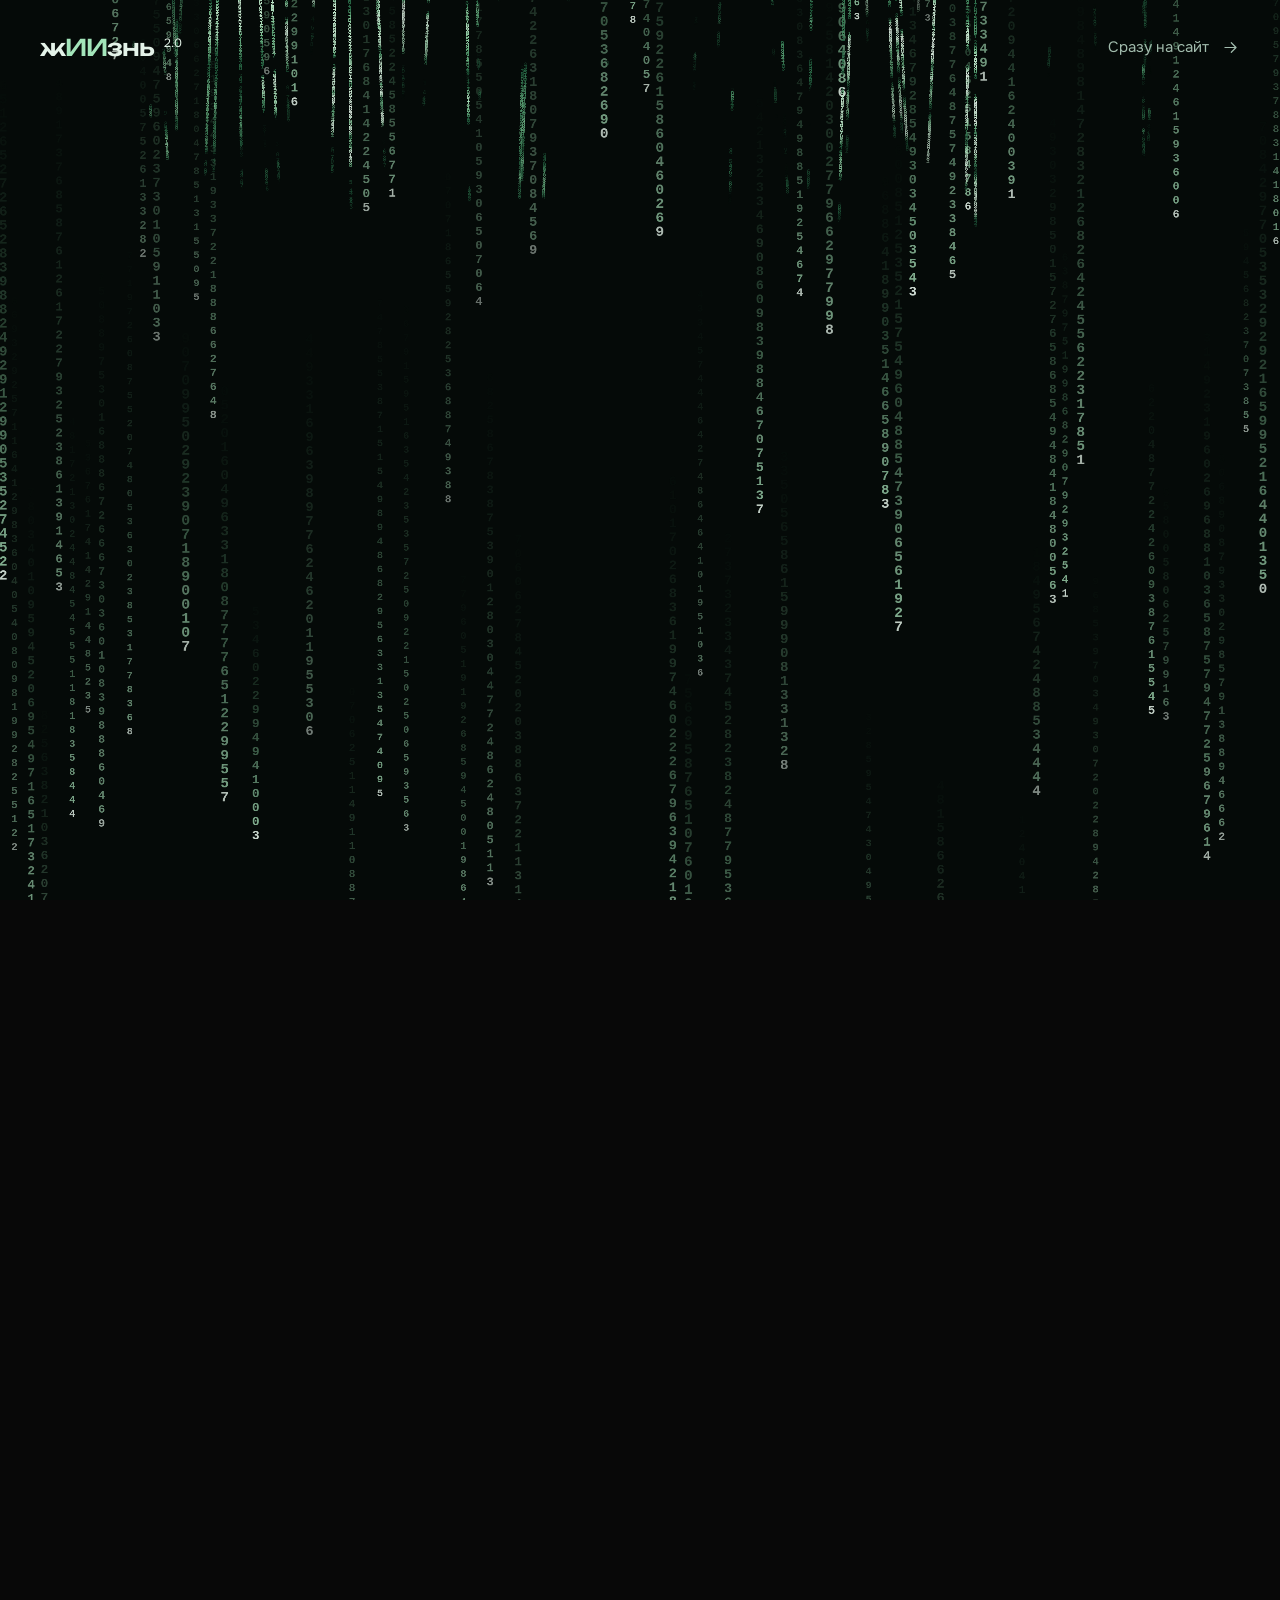
==== commit 5bf9dc2d: "Use warm beige for alternating audience cards" ====
--- a/index.html
+++ b/index.html
@@ -7,7 +7,7 @@
 <meta name="theme-color" content="#080808">
 <script src="intro-gate.js?v=20261118b"></script><link rel="stylesheet" href="intro-gate.css">
 <link rel="icon" href="favicon.svg" type="image/svg+xml">
-<link rel="stylesheet" href="fonts.css"><link rel="stylesheet" href="mastergroup.css?v=20261119b"><link rel="stylesheet" href="reference-blocks.css?v=20261119d"><link rel="stylesheet" href="intensive.css?v=audience-cards">
+<link rel="stylesheet" href="fonts.css"><link rel="stylesheet" href="mastergroup.css?v=20261119b"><link rel="stylesheet" href="reference-blocks.css?v=20261119d"><link rel="stylesheet" href="intensive.css?v=warm-cards">
 <script src="video-illustrations.js" defer></script>
 <script src="gsap.min.js" defer></script><script src="images.js?v=bonus-images" defer></script><script src="app.js?v=seat-meter" defer></script>
 </head>
--- a/intensive.css
+++ b/intensive.css
@@ -17,15 +17,13 @@
   background:#fff; color:var(--ink); border-radius:14px;
   padding:clamp(20px,2vw,28px);
 }
-.motives li:nth-child(even) { background:var(--ink); color:#fff; }
+.motives li:nth-child(even) { background:#e7e3da; }
 .motive-icon { display:block; font:28px/1.2 "Segoe UI Emoji","Apple Color Emoji",sans-serif; margin-bottom:16px; }
 .motives p { font:400 17px/1.5 var(--body); color:var(--muted); }
-.motives li:nth-child(even) p { color:#d6d5cf; }
 .motives strong {
   display:block; margin-bottom:12px; color:var(--ink);
   font:700 clamp(20px,1.65vw,23px)/1.25 var(--body); letter-spacing:-.018em;
 }
-.motives li:nth-child(even) strong { color:#fff; }
 @media (min-width:701px) and (max-width:1023px) {
   .motives { grid-template-columns:repeat(2,minmax(0,1fr)); }
 }
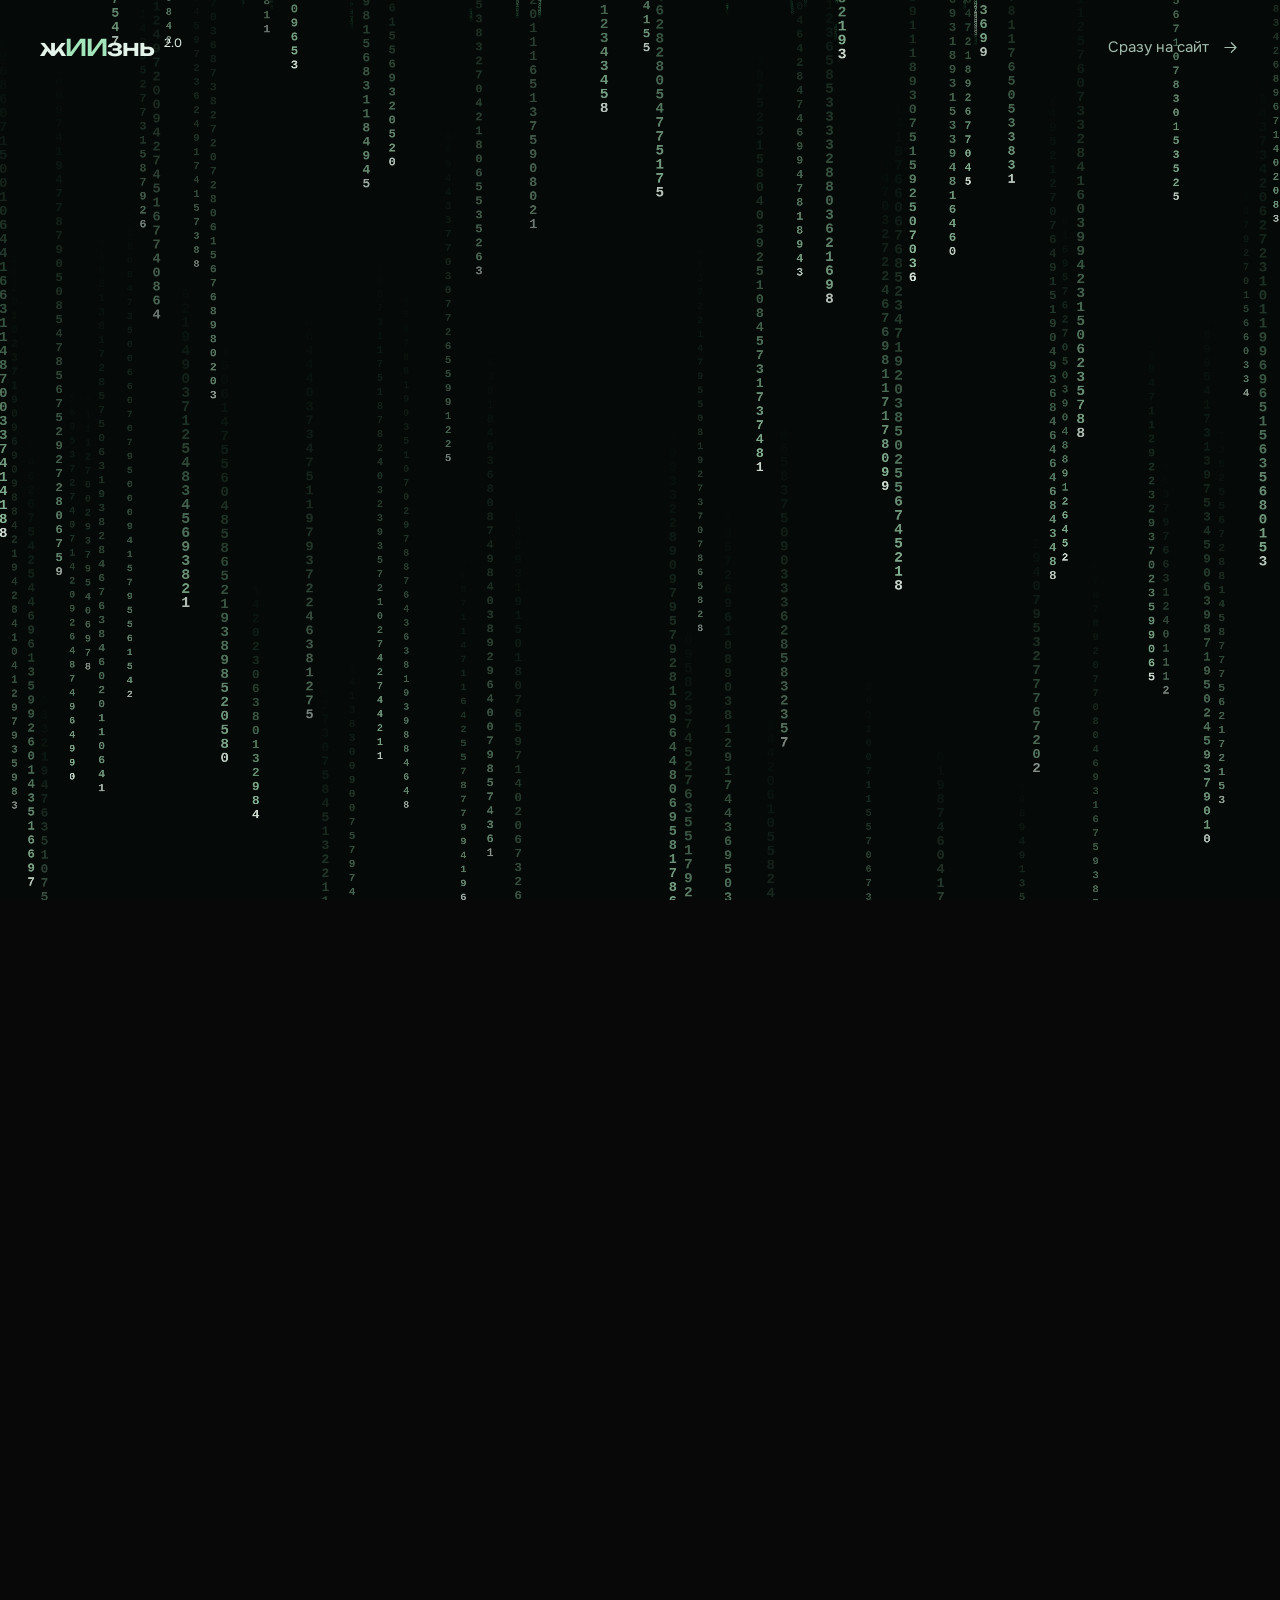
==== commit 36b992ac: "Restore monochrome audience cards and adapt the payment layout" ====
--- a/index.html
+++ b/index.html
@@ -7,7 +7,7 @@
 <meta name="theme-color" content="#080808">
 <script src="intro-gate.js?v=20261118b"></script><link rel="stylesheet" href="intro-gate.css">
 <link rel="icon" href="favicon.svg" type="image/svg+xml">
-<link rel="stylesheet" href="fonts.css"><link rel="stylesheet" href="mastergroup.css?v=20261119b"><link rel="stylesheet" href="reference-blocks.css?v=20261119d"><link rel="stylesheet" href="intensive.css?v=warm-cards">
+<link rel="stylesheet" href="fonts.css"><link rel="stylesheet" href="mastergroup.css?v=20261119b"><link rel="stylesheet" href="reference-blocks.css?v=20261119d"><link rel="stylesheet" href="intensive.css?v=responsive-offer">
 <script src="video-illustrations.js" defer></script>
 <script src="gsap.min.js" defer></script><script src="images.js?v=bonus-images" defer></script><script src="app.js?v=seat-meter" defer></script>
 </head>
--- a/intensive.css
+++ b/intensive.css
@@ -17,13 +17,15 @@
   background:#fff; color:var(--ink); border-radius:14px;
   padding:clamp(20px,2vw,28px);
 }
-.motives li:nth-child(even) { background:#e7e3da; }
+.motives li:nth-child(even) { background:var(--ink); color:#fff; }
 .motive-icon { display:block; font:28px/1.2 "Segoe UI Emoji","Apple Color Emoji",sans-serif; margin-bottom:16px; }
 .motives p { font:400 17px/1.5 var(--body); color:var(--muted); }
+.motives li:nth-child(even) p { color:#d6d5cf; }
 .motives strong {
   display:block; margin-bottom:12px; color:var(--ink);
   font:700 clamp(20px,1.65vw,23px)/1.25 var(--body); letter-spacing:-.018em;
 }
+.motives li:nth-child(even) strong { color:#fff; }
 @media (min-width:701px) and (max-width:1023px) {
   .motives { grid-template-columns:repeat(2,minmax(0,1fr)); }
 }
@@ -90,7 +92,8 @@
 .author-layout ul { padding-left:1.2em; }
 .intensive-payment { padding-block:35px; background:#050505; color:#090909; }
 .offer-wrap {
-  display:grid; grid-template-columns:minmax(0,1fr); gap:25px; max-width:650px;
+  display:grid; grid-template-columns:minmax(0,.86fr) minmax(420px,.82fr);
+  align-items:center; gap:25px; max-width:1188px;
   padding:28px; border-radius:20px; background:#f3f3ef;
 }
 .offer-film { aspect-ratio:16/9; overflow:hidden; border-radius:14px; background:#050505; }
@@ -137,6 +140,7 @@
 .footer-links { display:flex; flex-wrap:wrap; gap:12px 22px; }
 .footer-links a { text-decoration:underline; }
 @media(max-width:1000px){
+  .offer-wrap { grid-template-columns:minmax(0,1fr); max-width:650px; }
   .format-grid { grid-template-columns:repeat(2,minmax(0,1fr)); }
   .bonus-cards { display:flex; flex-wrap:wrap; justify-content:center; align-items:flex-start; }
   .bonus-card { flex:0 1 336px; }
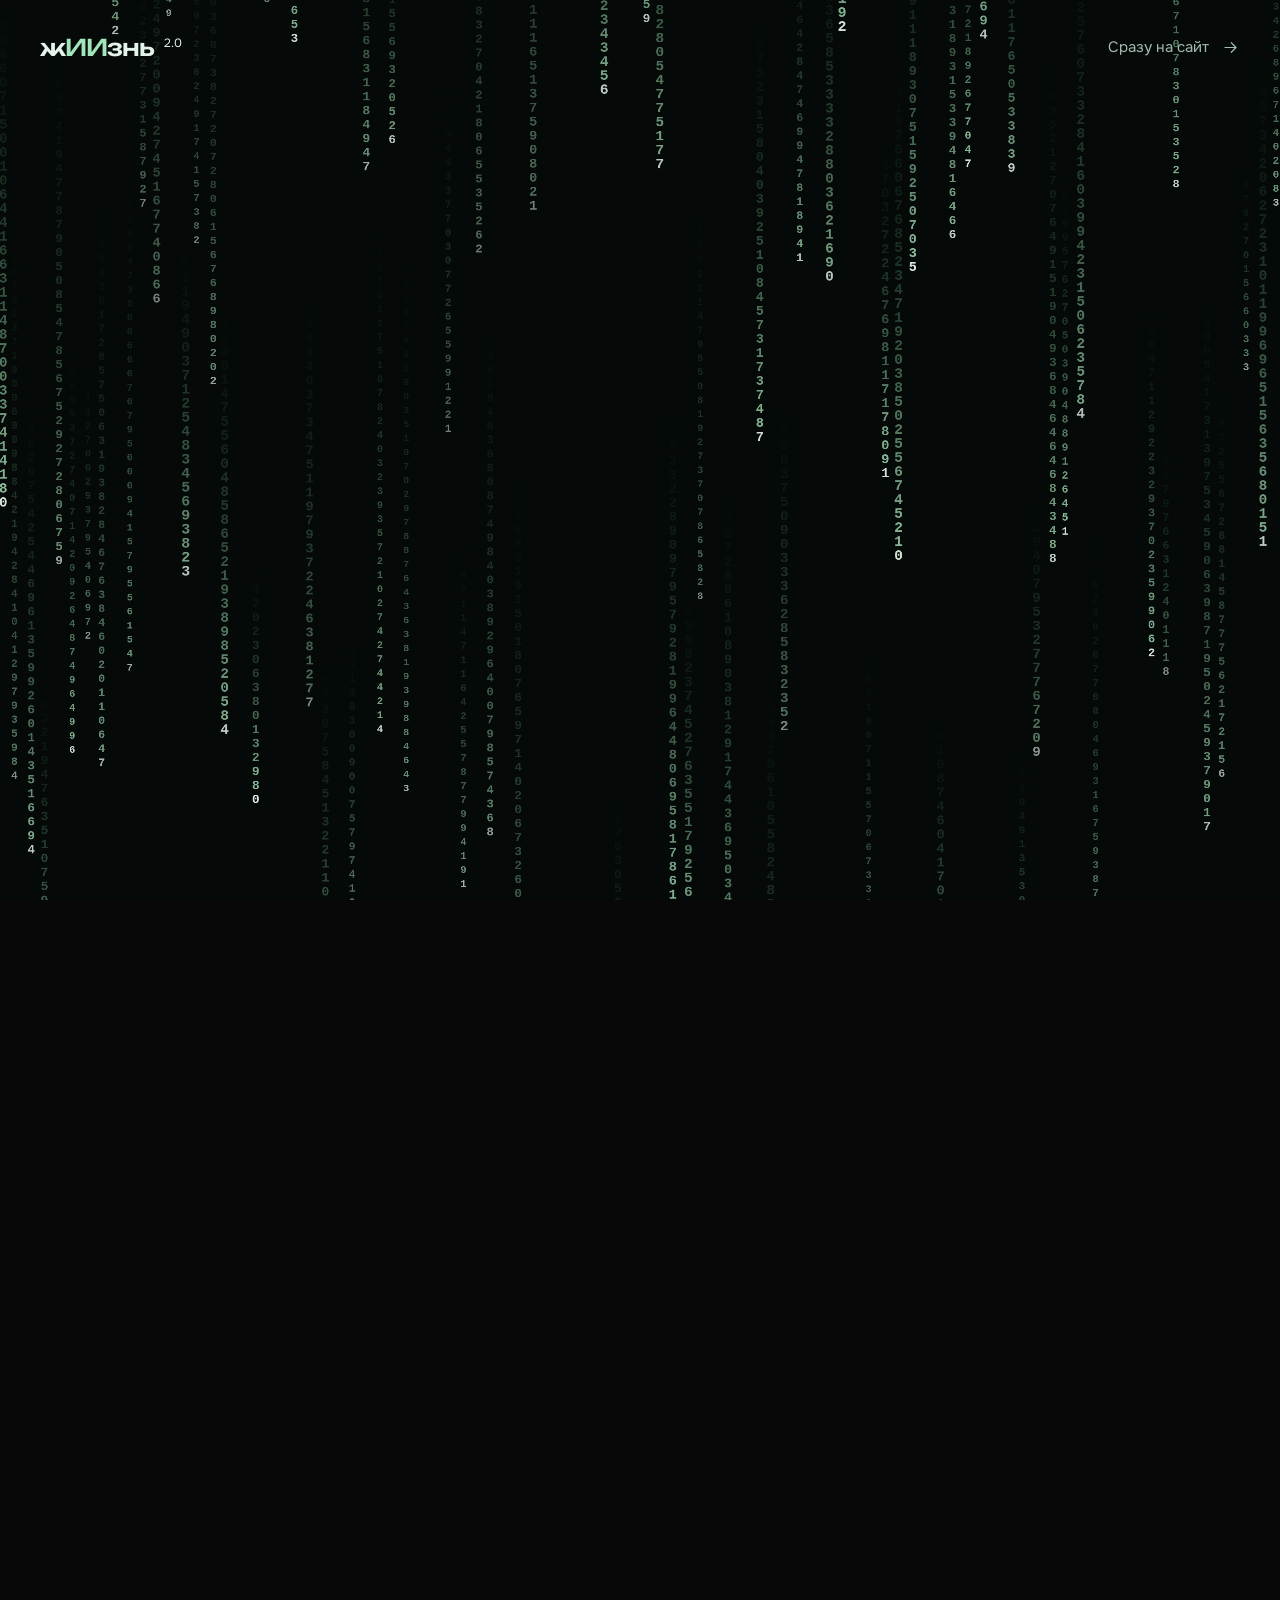
==== commit 493deb90: "Add four images to the intensive format cards" ====
--- a/index.html
+++ b/index.html
@@ -9,7 +9,7 @@
 <link rel="icon" href="favicon.svg" type="image/svg+xml">
 <link rel="stylesheet" href="fonts.css"><link rel="stylesheet" href="mastergroup.css?v=20261119b"><link rel="stylesheet" href="reference-blocks.css?v=20261119d"><link rel="stylesheet" href="intensive.css?v=responsive-offer">
 <script src="video-illustrations.js" defer></script>
-<script src="gsap.min.js" defer></script><script src="images.js?v=bonus-images" defer></script><script src="app.js?v=seat-meter" defer></script>
+<script src="gsap.min.js" defer></script><script src="images.js?v=format-images" defer></script><script src="app.js?v=seat-meter" defer></script>
 </head>
 <body>
 <div class="site-shell" id="site-shell">
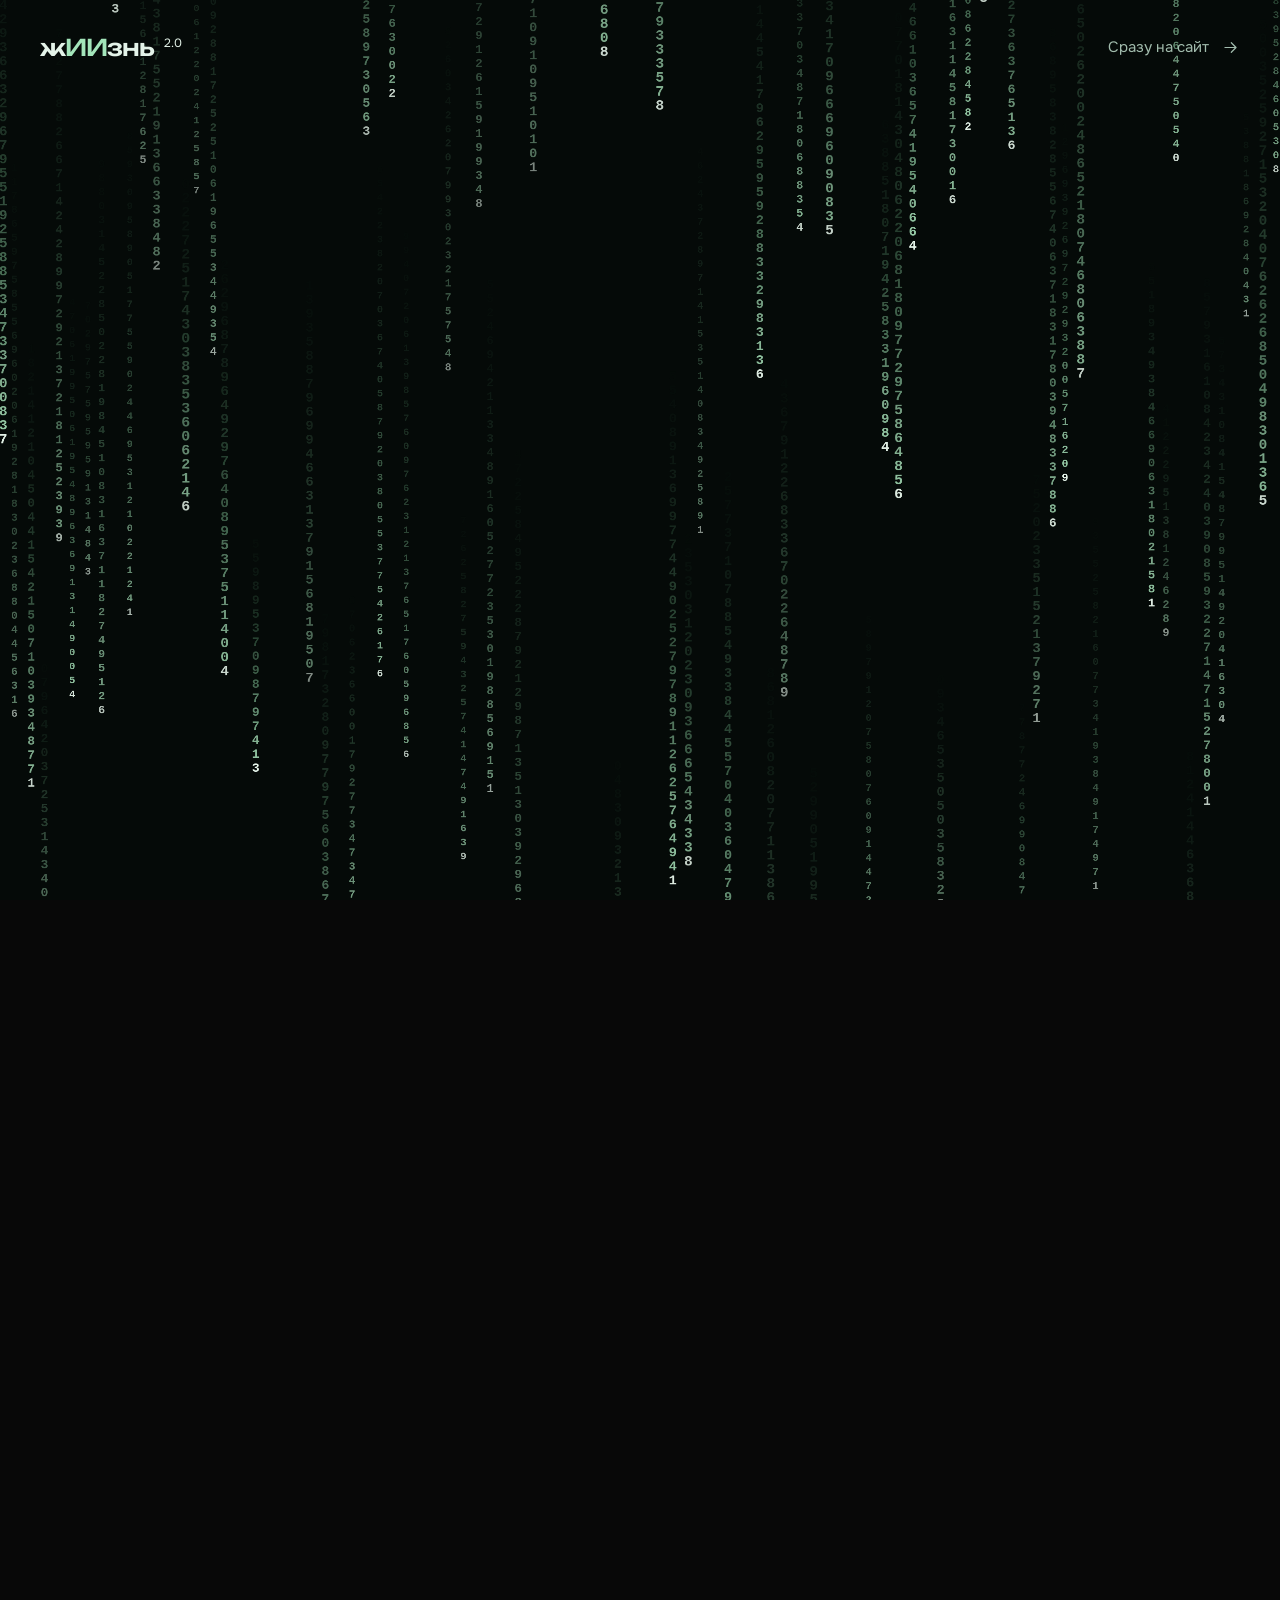
==== commit 9426d380: "Align intensive format cards and refine media framing" ====
--- a/index.html
+++ b/index.html
@@ -7,7 +7,7 @@
 <meta name="theme-color" content="#080808">
 <script src="intro-gate.js?v=20261118b"></script><link rel="stylesheet" href="intro-gate.css">
 <link rel="icon" href="favicon.svg" type="image/svg+xml">
-<link rel="stylesheet" href="fonts.css"><link rel="stylesheet" href="mastergroup.css?v=20261119b"><link rel="stylesheet" href="reference-blocks.css?v=20261119d"><link rel="stylesheet" href="intensive.css?v=responsive-offer">
+<link rel="stylesheet" href="fonts.css"><link rel="stylesheet" href="mastergroup.css?v=20261119b"><link rel="stylesheet" href="reference-blocks.css?v=20261119d"><link rel="stylesheet" href="intensive.css?v=format-layout">
 <script src="video-illustrations.js" defer></script>
 <script src="gsap.min.js" defer></script><script src="images.js?v=format-images" defer></script><script src="app.js?v=seat-meter" defer></script>
 </head>
--- a/intensive.css
+++ b/intensive.css
@@ -43,16 +43,17 @@
 .format-grid, .bonus-cards {
   display:grid; grid-template-columns:repeat(3,minmax(0,1fr)); gap:18px; margin-top:32px;
 }
+.format-grid { grid-auto-rows:1fr; }
 .format-card {
-  display:grid; grid-template-rows:1fr 170px; gap:20px; min-height:520px; min-width:0;
-  padding:28px; border-radius:14px; background:#fff; color:#050505;
+  display:flex; flex-direction:column; gap:14px; min-width:0;
+  padding:clamp(20px,2vw,28px) 12px 12px; border-radius:14px; background:#fff; color:#050505;
 }
 .format-card:nth-child(even) { background:#050505; color:white; }
-.format-copy { display:grid; grid-template-rows:104px minmax(66px,auto) auto; align-content:start; }
-.format-copy .card-no { font:900 clamp(66px,6.3vw,96px)/.78 var(--display); }
+.format-copy { flex:1; display:flex; flex-direction:column; padding-inline:clamp(8px,1vw,16px); }
+.format-copy .card-no { display:block; margin-bottom:20px; font:900 clamp(58px,5vw,76px)/.85 var(--display); }
 .format-card h3 {
   font:700 clamp(19px,1.7vw,24px)/1.08 var(--display); text-transform:uppercase;
-  margin-bottom:12px; letter-spacing:0; overflow-wrap:break-word;
+  margin:auto 0 9px; letter-spacing:0; overflow-wrap:break-word;
 }
 .format-card p { font-size:15px; line-height:1.36; font-weight:750; }
 .media-slot { position:relative; display:grid; place-items:center; text-align:center; }
@@ -60,9 +61,20 @@
 .media-slot.has-image > span { display:none; }
 .media-slot img { position:absolute; inset:0; width:100%; height:100%; object-fit:contain; }
 .format-media, .bonus-visual { overflow:hidden; border-radius:9px; }
-.format-media { background:#ecece8; color:#56564f; border:1px solid #d8d8d2; }
+.format-media {
+  position:relative; flex:none; width:100%; aspect-ratio:16/9;
+  background:#ecece8; color:#56564f; border:1px solid #d8d8d2;
+}
 .format-card:nth-child(even) .format-media { background:#1a1a1a; color:#c7c7c2; border-color:#303030; }
-.format-media video { width:100%; height:100%; display:block; object-fit:cover; }
+.format-media img { object-fit:cover; }
+.format-media[data-image-slot="lms-lesson"] img { transform:scale(1.07); transform-origin:bottom right; }
+.format-media[data-image-slot="format-coworking"] img { transform:scale(1.035); transform-origin:right center; }
+.format-media[data-image-slot="format-chat"] img {
+  inset:50% auto auto 50%; transform:translate(-50%,-50%);
+  width:auto; height:84%; aspect-ratio:1;
+  border-radius:50%; box-shadow:0 0 0 1px #a6a8ab;
+}
+.format-media video { position:absolute; inset:0; width:100%; height:100%; display:block; object-fit:cover; }
 .video-illustration { pointer-events:none; user-select:none; -webkit-touch-callout:none; }
 .bonus-cards { gap:20px; margin-top:30px; }
 .bonus-card {
@@ -150,10 +162,7 @@
 }
 @media(max-width:700px){
   .format-grid,.motives,.author-layout,.schedule { grid-template-columns:minmax(0,1fr); }
-  .format-card { grid-template-rows:auto 160px; min-height:0; gap:28px; padding:26px 22px; }
-  .format-copy { grid-template-rows:auto auto auto; gap:18px; }
-  .format-copy .card-no { font-size:72px; }
-  .format-card h3 { margin:0; font-size:22px; }
+  .format-card h3 { font-size:22px; }
   .bonus-card { padding:18px; gap:14px; }
   .bonus-card h3 { font-size:21px; }
   .schedule { gap:0; }
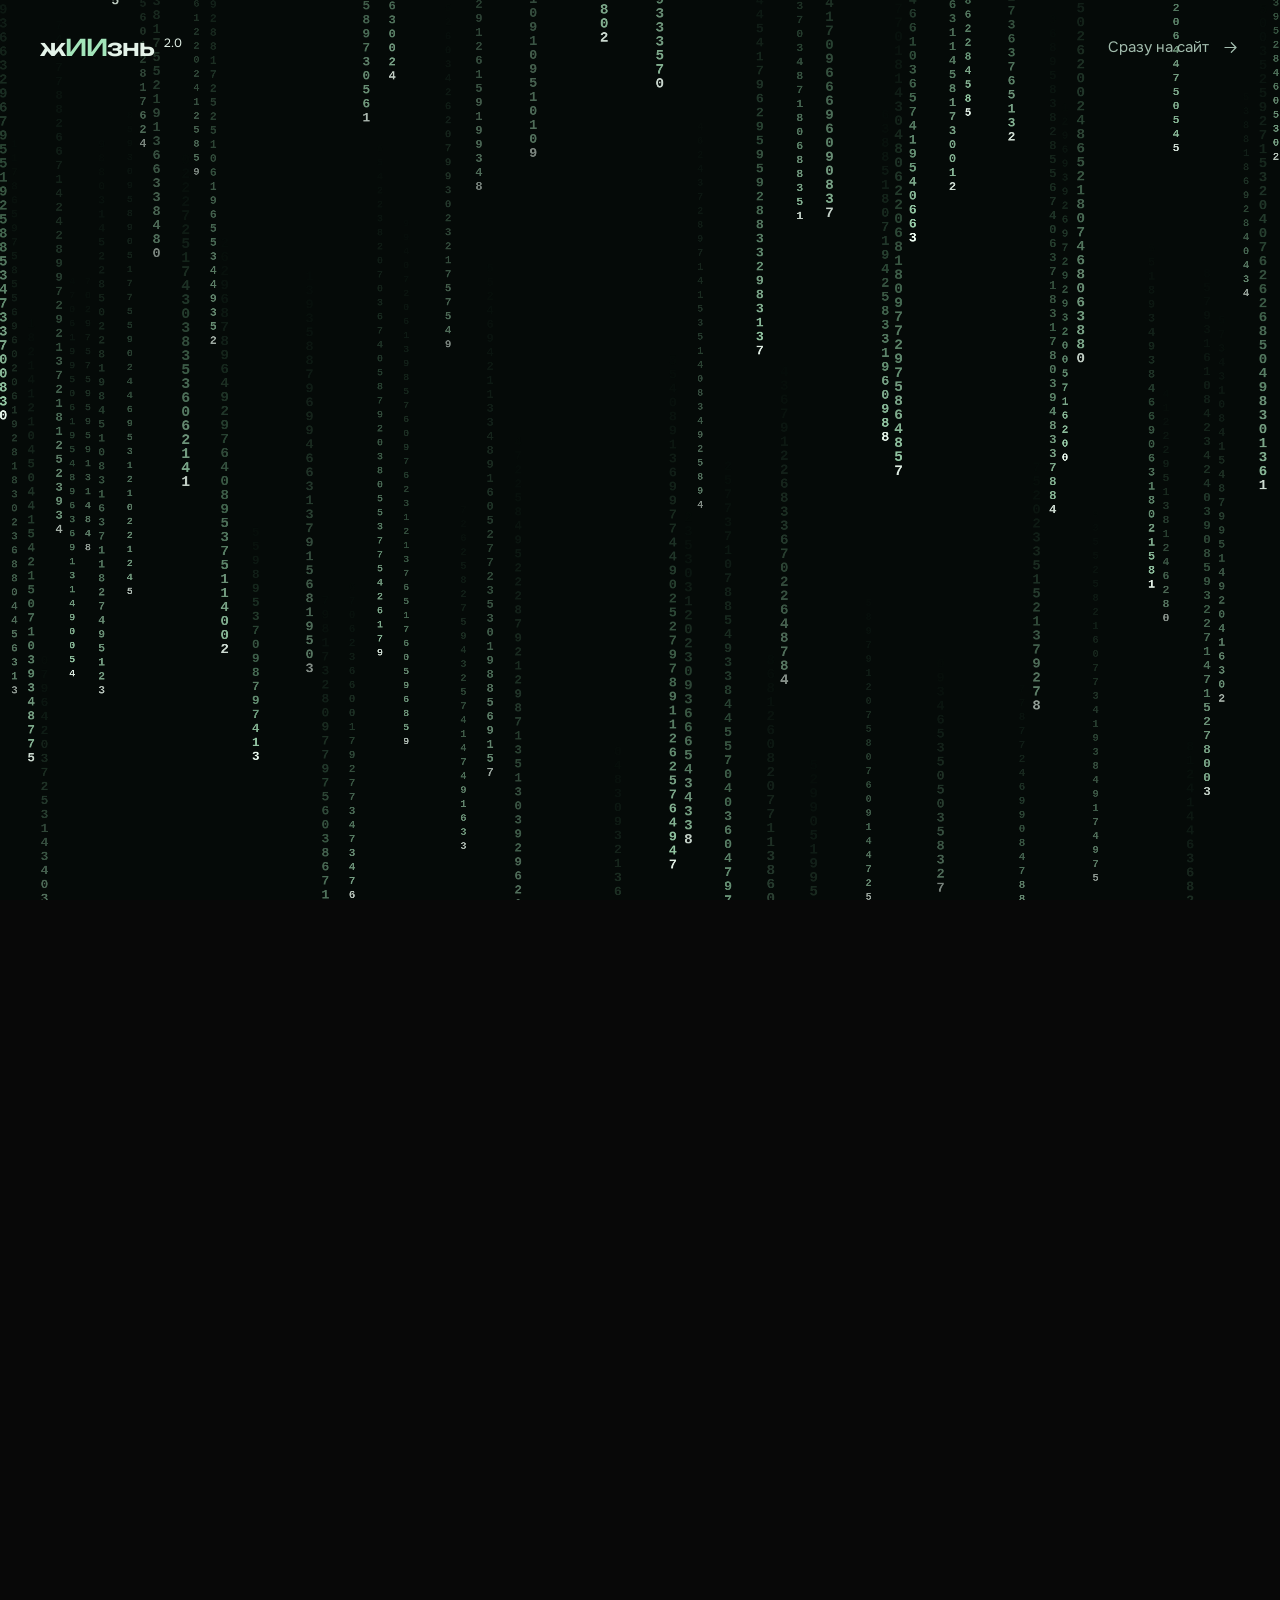
==== commit 85cb5148: "Add demo day screenshot and update audience icons" ====
--- a/index.html
+++ b/index.html
@@ -9,7 +9,7 @@
 <link rel="icon" href="favicon.svg" type="image/svg+xml">
 <link rel="stylesheet" href="fonts.css"><link rel="stylesheet" href="mastergroup.css?v=20261119b"><link rel="stylesheet" href="reference-blocks.css?v=20261119d"><link rel="stylesheet" href="intensive.css?v=format-layout">
 <script src="video-illustrations.js" defer></script>
-<script src="gsap.min.js" defer></script><script src="images.js?v=format-images" defer></script><script src="app.js?v=seat-meter" defer></script>
+<script src="gsap.min.js" defer></script><script src="images.js?v=demo-day" defer></script><script src="app.js?v=seat-meter" defer></script>
 </head>
 <body>
 <div class="site-shell" id="site-shell">
@@ -27,13 +27,13 @@
 <section id="for-you" class="section compact-audience" aria-labelledby="audience-title"><div class="container">
   <h2 id="audience-title">Для тебя, если…</h2>
   <ul class="motives"><li>
-    <span class="motive-icon" aria-hidden="true">🧭</span>
+    <span class="motive-icon" aria-hidden="true">📢</span>
     <p><strong>Вокруг много шума, громких обещаний и чужих успехов, а у тебя — ощущение, что упускаешь что-то важное.</strong> Хочется разобраться, что ИИ уже умеет и что из этого пригодится тебе.</p>
   </li><li>
-    <span class="motive-icon" aria-hidden="true">🗂️</span>
+    <span class="motive-icon" aria-hidden="true">🤖</span>
     <p><strong>Уже пользуешься ChatGPT и хочешь разобраться с агентами:</strong> как поручать им работу с файлами, подключать сервисы и применять всё это к своим задачам.</p>
   </li><li>
-    <span class="motive-icon" aria-hidden="true">✉️</span>
+    <span class="motive-icon" aria-hidden="true">🗂️</span>
     <p><strong>Письма, документы, заявки или подготовка материалов отнимают много сил.</strong> Хочется научиться поручать ИИ эту работу и перестать каждый раз делать всё вручную.</p>
   </li><li>
     <span class="motive-icon" aria-hidden="true">🛠️</span>
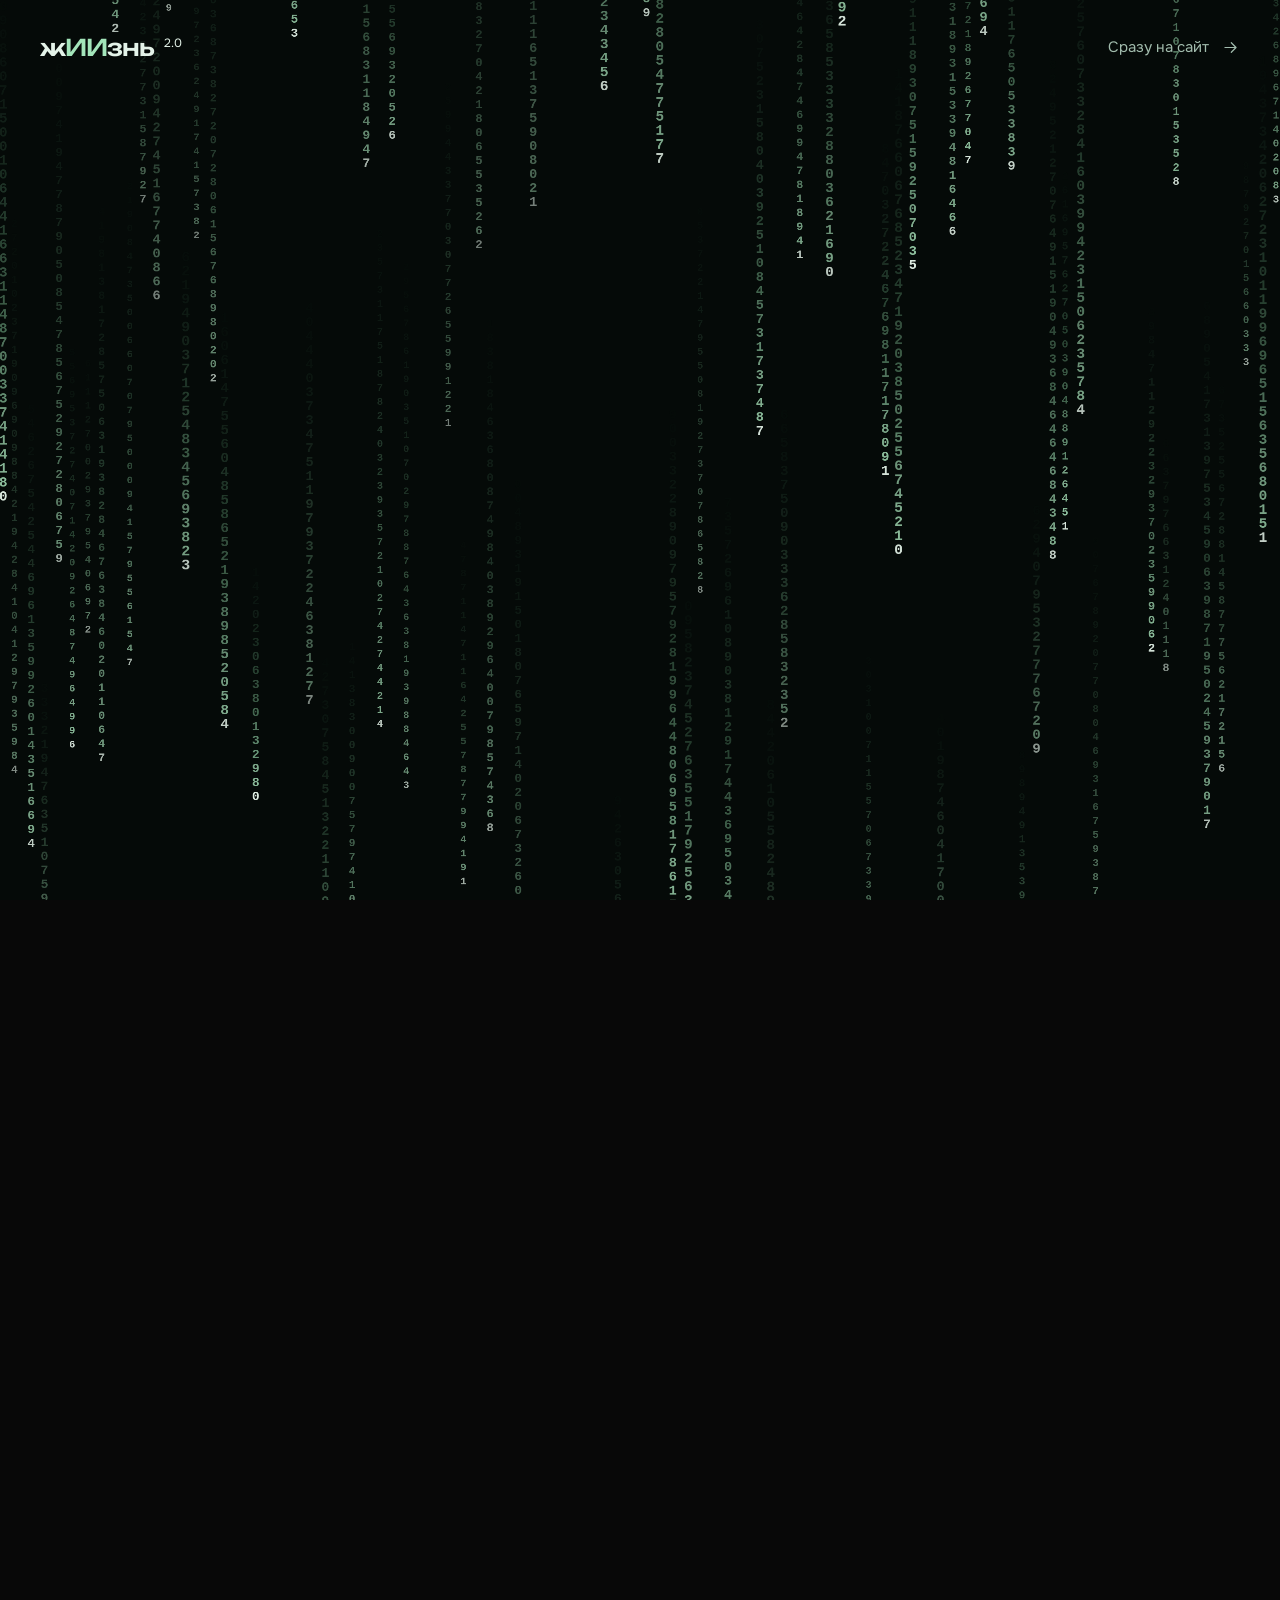
==== commit c354073c: "Illustrate three everyday AI tasks with matching before-and-after panels" ====
--- a/index.html
+++ b/index.html
@@ -7,9 +7,9 @@
 <meta name="theme-color" content="#080808">
 <script src="intro-gate.js?v=20261118b"></script><link rel="stylesheet" href="intro-gate.css">
 <link rel="icon" href="favicon.svg" type="image/svg+xml">
-<link rel="stylesheet" href="fonts.css"><link rel="stylesheet" href="mastergroup.css?v=20261119b"><link rel="stylesheet" href="reference-blocks.css?v=20261119d"><link rel="stylesheet" href="intensive.css?v=format-layout">
+<link rel="stylesheet" href="fonts.css"><link rel="stylesheet" href="mastergroup.css?v=20261119b"><link rel="stylesheet" href="reference-blocks.css?v=20261119d"><link rel="stylesheet" href="intensive.css?v=task-panels">
 <script src="video-illustrations.js" defer></script>
-<script src="gsap.min.js" defer></script><script src="images.js?v=demo-day" defer></script><script src="app.js?v=seat-meter" defer></script>
+<script src="gsap.min.js" defer></script><script src="images.js?v=task-panels" defer></script><script src="app.js?v=seat-meter" defer></script>
 </head>
 <body>
 <div class="site-shell" id="site-shell">
@@ -50,12 +50,12 @@
 <section class="section results-section container" id="tasks" aria-labelledby="results-title">
   <div class="section-heading" id="results"><h2 id="results-title">Что уже можно поручить ИИ</h2><p>Решите своё дело и научитесь повторять удачный результат самостоятельно.</p></div>
   <div class="results-grid"><article class="result-item">
-    <figure class="photo-slot result-visual"><span class="photo-number" aria-hidden="true">01</span>
-    <figcaption>Место для изображения</figcaption><div class="result-frames"><div data-image-slot="threads-draft"></div><div data-image-slot="threads-approval"></div><div data-image-slot="threads-post"></div></div></figure><h3>Пост в Threads</h3><p>Помощник готовит черновик с обложкой, присылает его в Telegram и публикует в Threads после вашего согласования.</p></article><article class="result-item">
-    <figure class="photo-slot result-visual"><span class="photo-number" aria-hidden="true">02</span>
-    <figcaption>Место для изображения</figcaption><div class="result-frames"><div data-image-slot="voice-transcript"></div><div data-image-slot="voice-week"></div></div></figure><h3>Из голосового — план недели</h3><p>Надиктуйте дела и напоминания. Помощник разложит их по дням, а вы увидите, что запланировано и где нужно выбрать главное.</p></article><article class="result-item">
-    <figure class="photo-slot result-visual"><span class="photo-number" aria-hidden="true">03</span>
-    <figcaption>Место для изображения</figcaption><div class="result-frames"><div data-image-slot="slides-notes"></div><div data-image-slot="slides-editor"></div></div></figure><h3>Из своих файлов — редактируемая презентация</h3><p>Передайте ИИ заметки и материалы. Откройте готовые слайды в редакторе, поменяйте заголовки и передвиньте блоки под свою задачу.</p></article></div></section>
+    <figure class="photo-slot result-visual" data-image-slot="task-threads"><span class="photo-number" aria-hidden="true">01</span>
+    <figcaption>Место для изображения</figcaption></figure><h3>Пост в Threads</h3><p>Помощник готовит черновик с обложкой, присылает его в Telegram и публикует в Threads после вашего согласования.</p></article><article class="result-item">
+    <figure class="photo-slot result-visual" data-image-slot="task-week"><span class="photo-number" aria-hidden="true">02</span>
+    <figcaption>Место для изображения</figcaption></figure><h3>Из голосового — план недели</h3><p>Надиктуйте дела и напоминания. Помощник разложит их по дням, а вы увидите, что запланировано и где нужно выбрать главное.</p></article><article class="result-item">
+    <figure class="photo-slot result-visual" data-image-slot="task-slides"><span class="photo-number" aria-hidden="true">03</span>
+    <figcaption>Место для изображения</figcaption></figure><h3>Из своих файлов — редактируемая презентация</h3><p>Передайте ИИ заметки и материалы. Откройте готовые слайды в редакторе, поменяйте заголовки и передвиньте блоки под свою задачу.</p></article></div></section>
 <section class="section formats-section" id="format"><div class="container">
   <h2>Как устроен интенсив</h2><div class="format-grid"><article class="format-card"><div class="format-copy"><span class="card-no">01.</span><h3>Короткие видеопрактики</h3><p>Смотрите один приём и сразу пробуете его на своём деле.</p></div><div class="format-media media-slot" data-image-slot="lms-lesson"><span aria-hidden="true">Место для изображения</span></div></article><article class="format-card"><div class="format-copy"><span class="card-no">02.</span><h3>Живые эфиры</h3><p>По вторникам в 19:00 МСК разбираем примеры и отвечаем на вопросы.</p></div><div class="format-media"><video class="video-illustration " role="img" aria-label="Владимир разбирает работу в видеоредакторе"
     autoplay muted loop playsinline disablepictureinpicture disableremoteplayback preload="none"
--- a/intensive.css
+++ b/intensive.css
@@ -1,12 +1,5 @@
-.result-frames {
-  position:absolute; inset:0; display:flex; overflow:hidden; border-radius:inherit;
-}
-.result-frames > div { position:relative; min-width:0; flex:1; }
-.result-frames > div:not(.has-image) { display:none; }
-.result-frames img { object-fit:contain; }
-.result-visual:has(.has-image) { background:#23241f; }
-.result-visual:has(.has-image) .photo-number,
-.result-visual:has(.has-image) figcaption { display:none; }
+.result-item .result-visual { aspect-ratio:16/9; align-self:start; }
+.result-item .result-visual img { object-fit:contain; }
 
 #for-you.compact-audience { margin-top:0; padding-block:clamp(36px,5vw,64px); }
 .motives {
@@ -180,4 +173,4 @@
   .footer-grid { flex-direction:column; align-items:flex-start; }
   .author-layout img { max-width:340px; }
   .legal-footer { padding-inline:24px; }
-}
+}
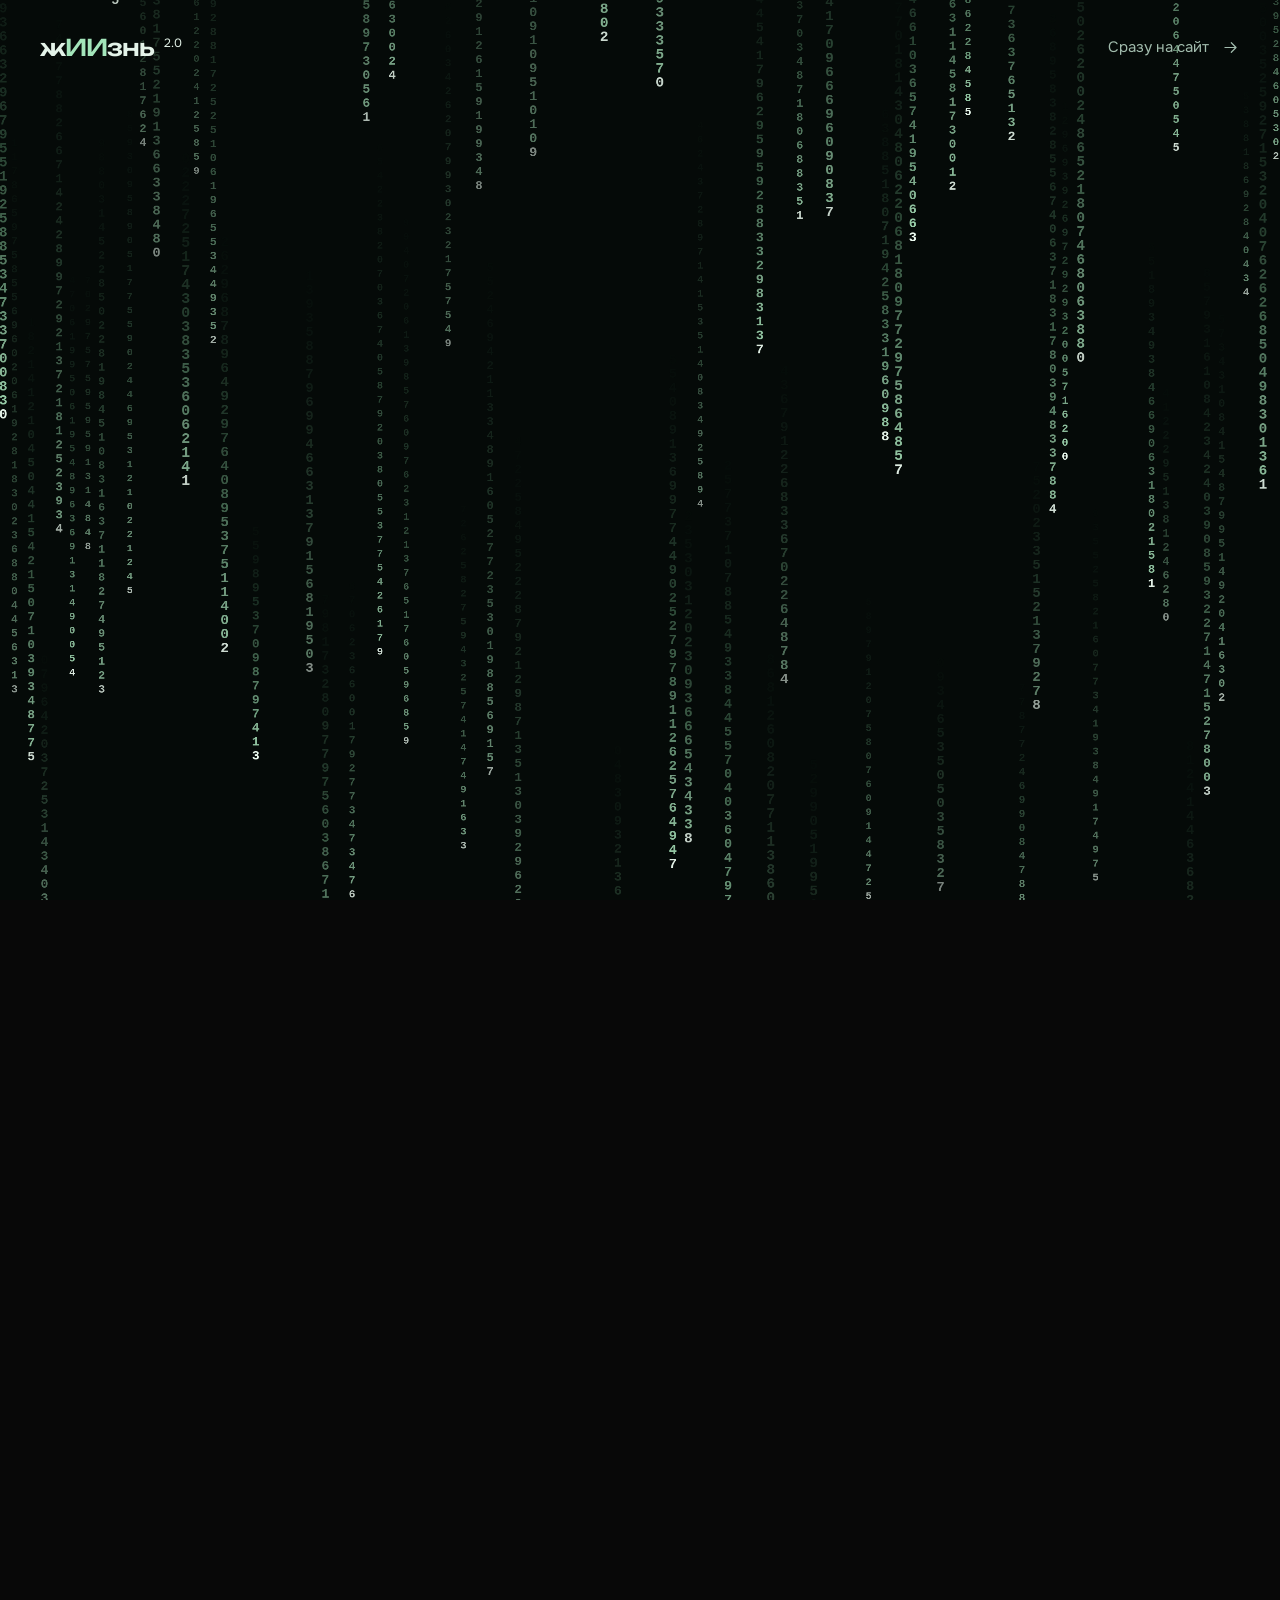
==== commit d23a976a: "Correct standard enrollment price to 19,000 RUB" ====
--- a/index.html
+++ b/index.html
@@ -98,7 +98,7 @@
     <ul><li><strong>21 день</strong> практики</li><li>Видеоуроки <strong>24/7</strong>, задания, <strong>4 живых эфира</strong> и коворкинги</li>
     <li><strong>Инструкции</strong> и все мои ИИ-агенты</li><li>Закрытый чат с поддержкой и разборами</li>
     <li><strong>Все бонусы</strong> — скилл «Спроси Владимира», мастер-класс для продвинутых и месяц в клубе «Нейротворцы PRO»</li></ul>
-    <div class="tuition"><del>35 000 ₽</del><strong>20 000 ₽</strong><p>Для участников PRO — <b>15 000 ₽</b></p></div>
+    <div class="tuition"><del>35 000 ₽</del><strong>19 000 ₽</strong><p>Для участников PRO — <b>15 000 ₽</b></p></div>
     <a class="button seat-button" href="https://t.me/Neyrotvortsy_bot?start=neurolife" target="_blank" rel="noopener">Занять место</a>
     <div class="capacity"><strong>50 мест в группе</strong>
       <div class="seat-bar" aria-hidden="true"><span class="seat-filled" style="--delay:0ms"></span><span class="seat-filled" style="--delay:150ms"></span><span class="seat-filled" style="--delay:300ms"></span><span class="seat-filled" style="--delay:450ms"></span><span class="seat-filled" style="--delay:600ms"></span><span></span><span></span><span></span><span></span><span></span><span></span><span></span><span></span><span></span><span></span><span></span><span></span><span></span><span></span><span></span><span></span><span></span><span></span><span></span><span></span><span></span><span></span><span></span><span></span><span></span><span></span><span></span><span></span><span></span><span></span><span></span><span></span><span></span><span></span><span></span><span></span><span></span><span></span><span></span><span></span><span></span><span></span><span></span><span></span><span></span></div></div><p class="bot-note">Участие и оплата — через <a href="https://t.me/Neyrotvortsy_bot?start=neurolife" target="_blank" rel="noopener">Telegram-бота</a>.</p>
